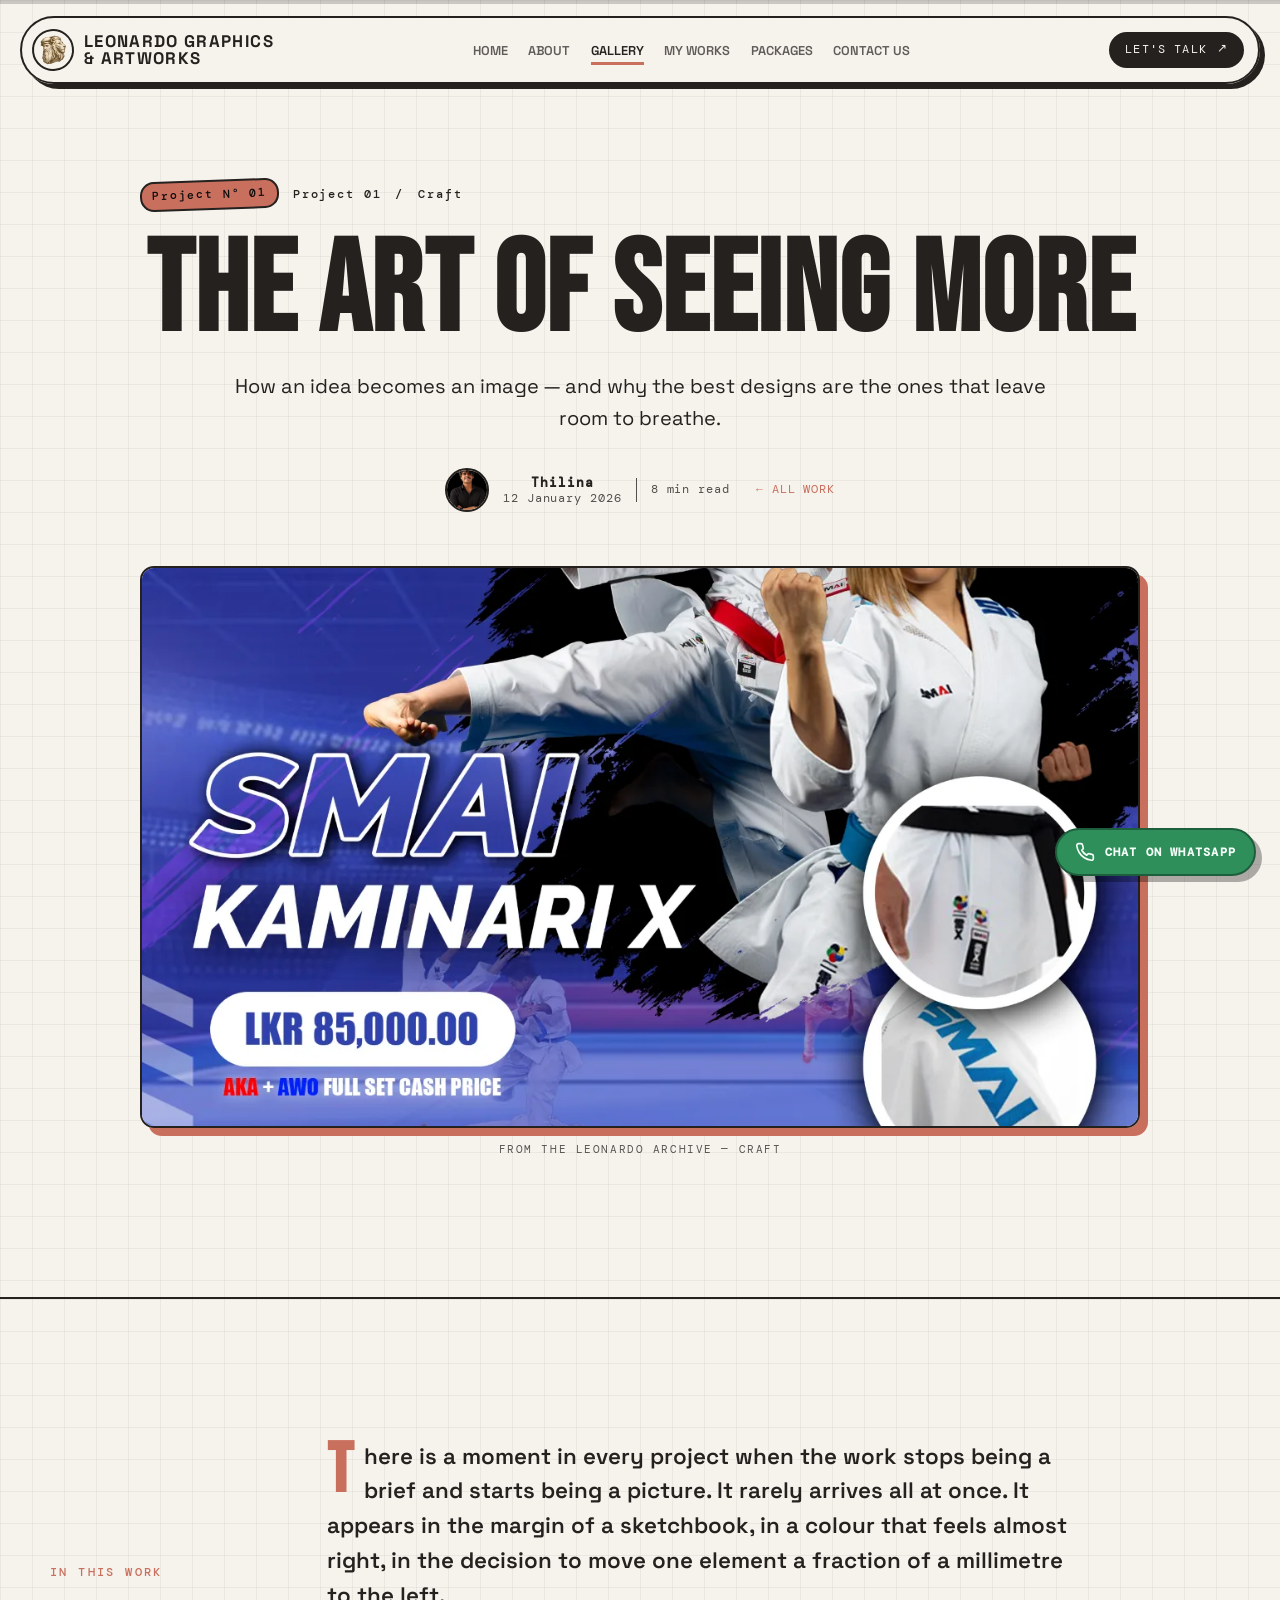
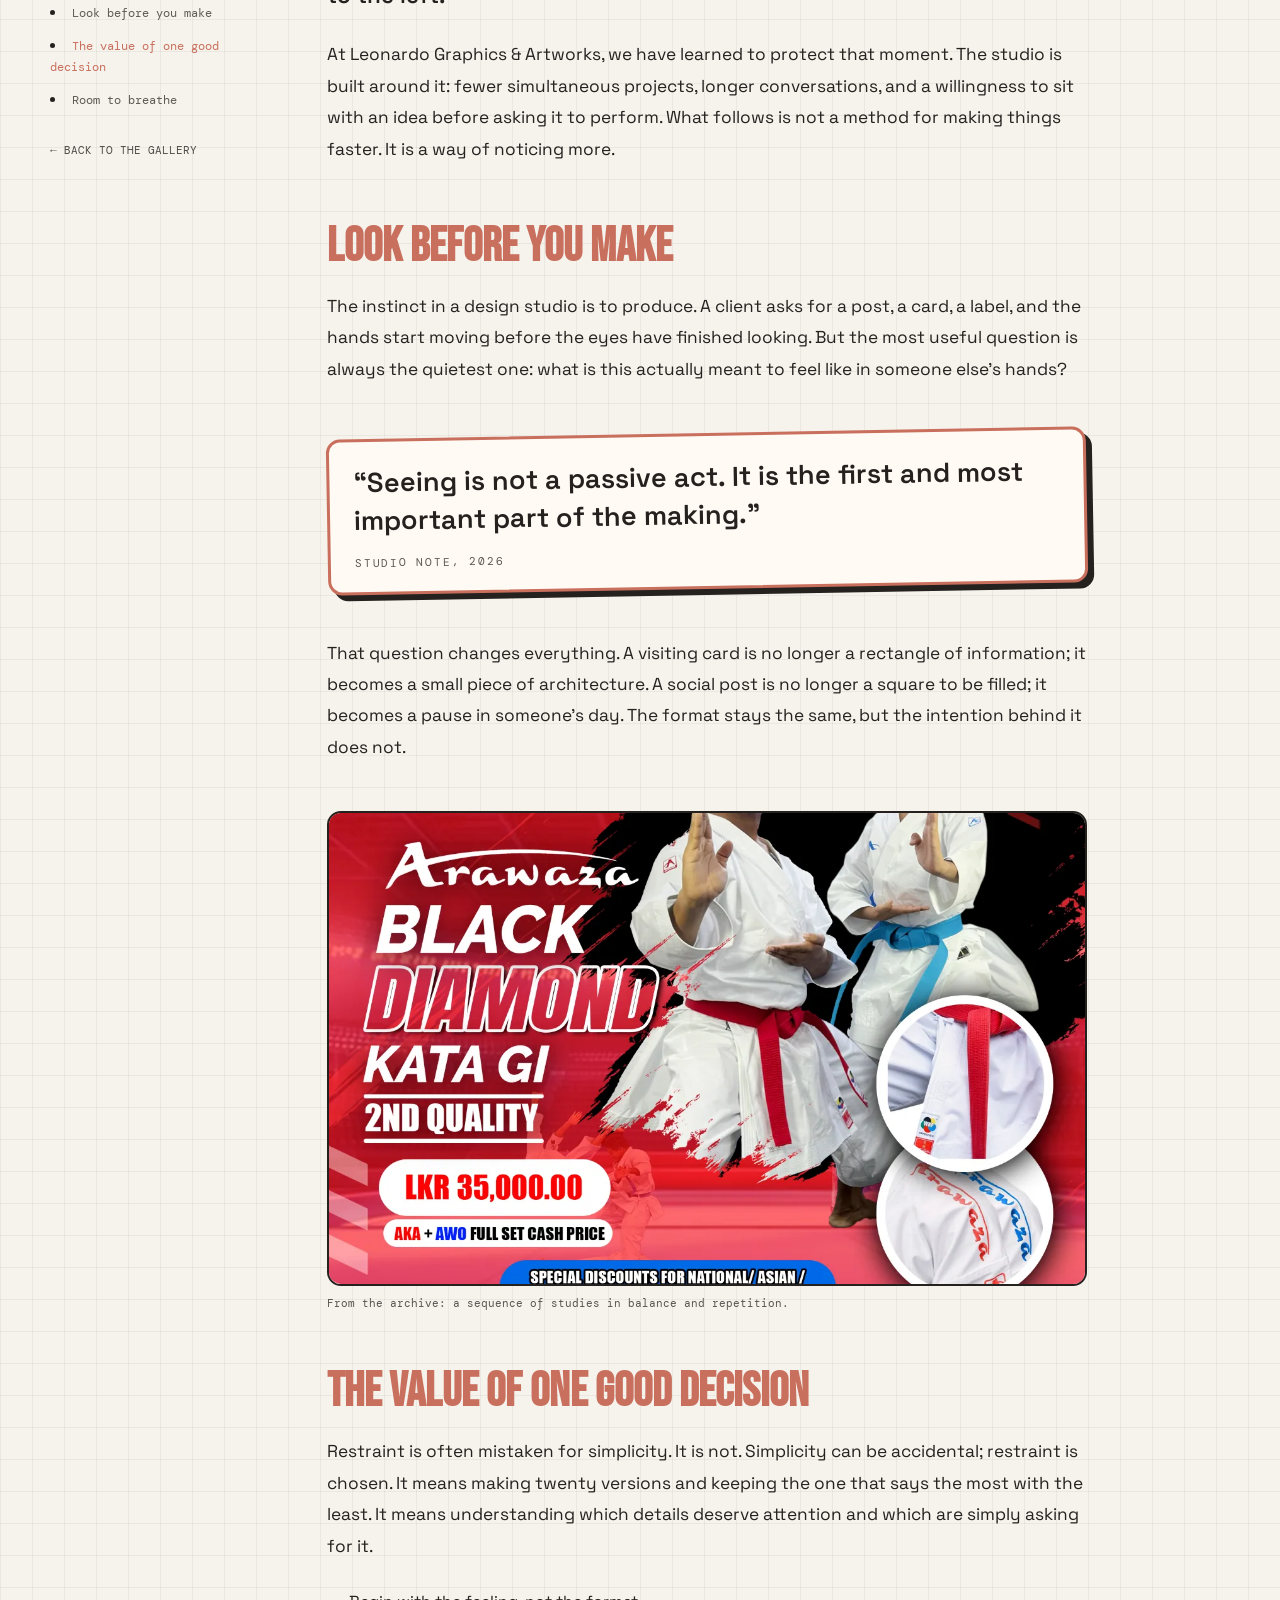
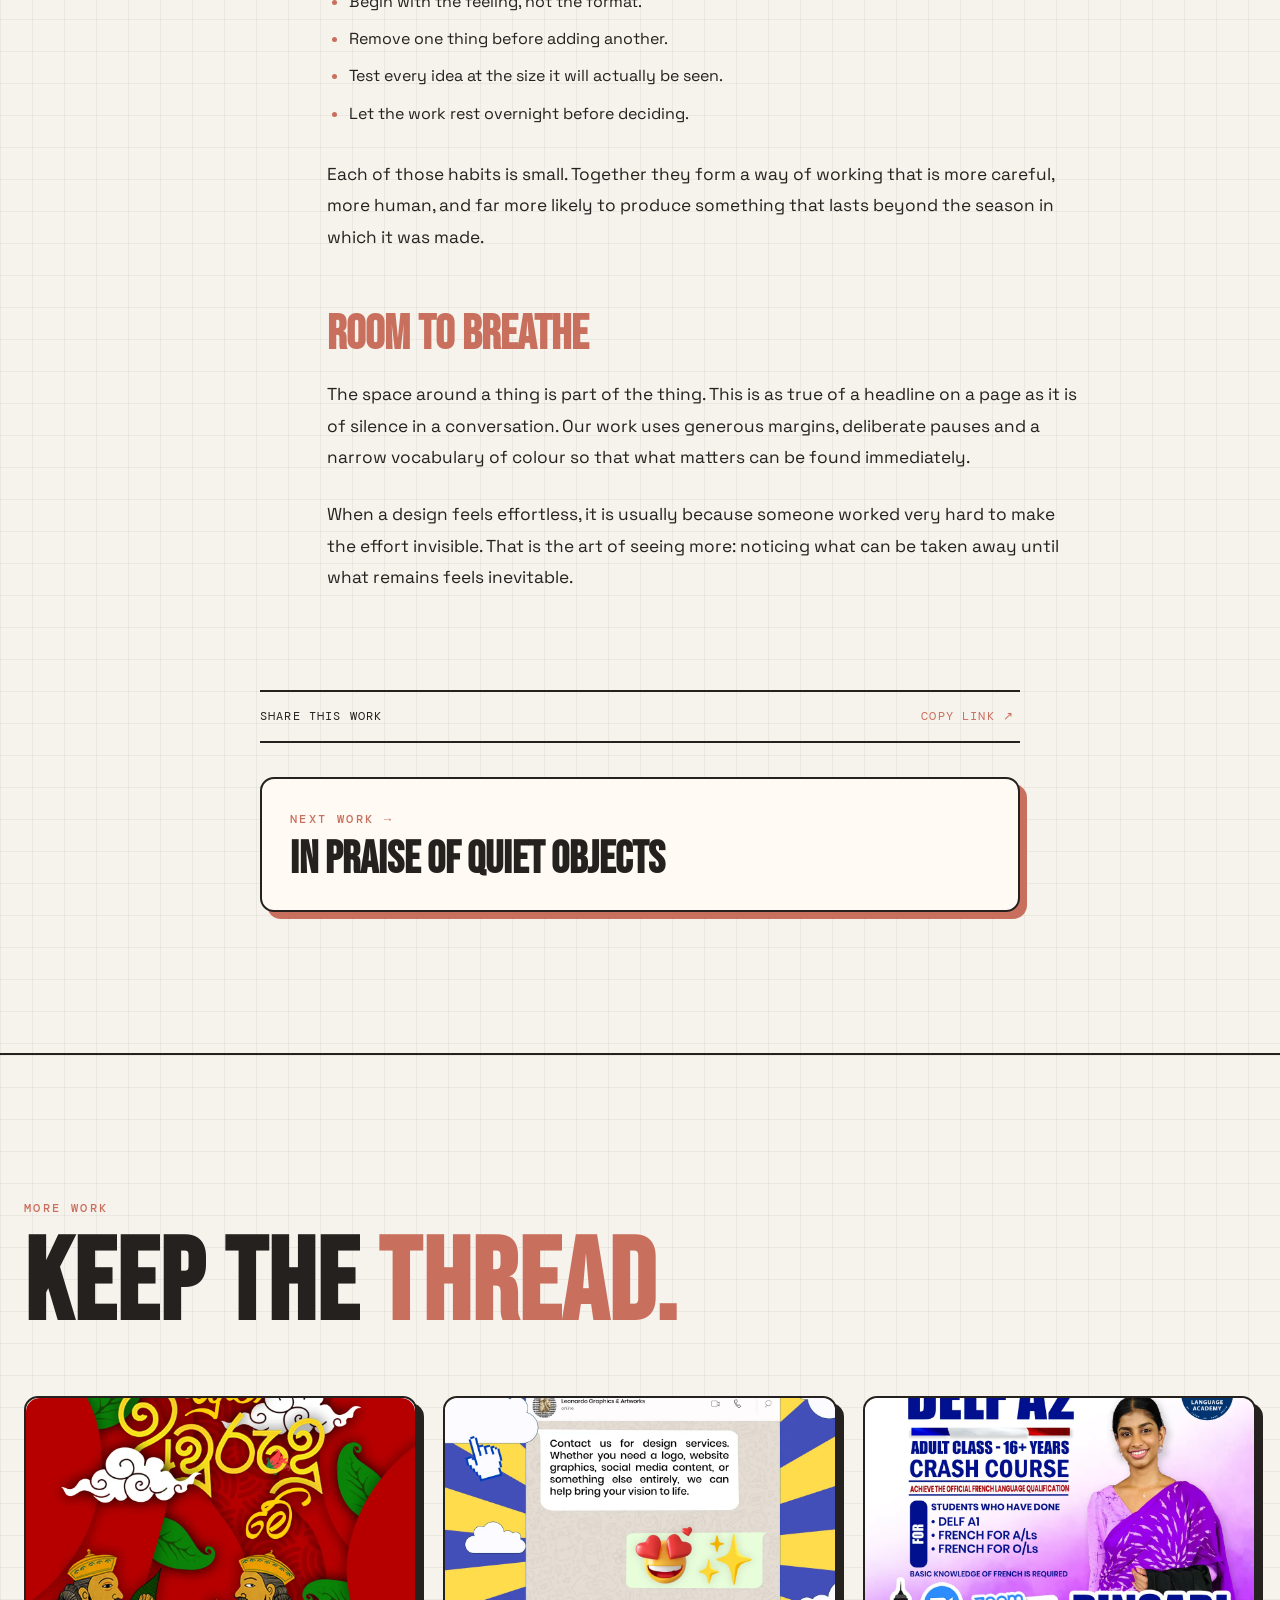
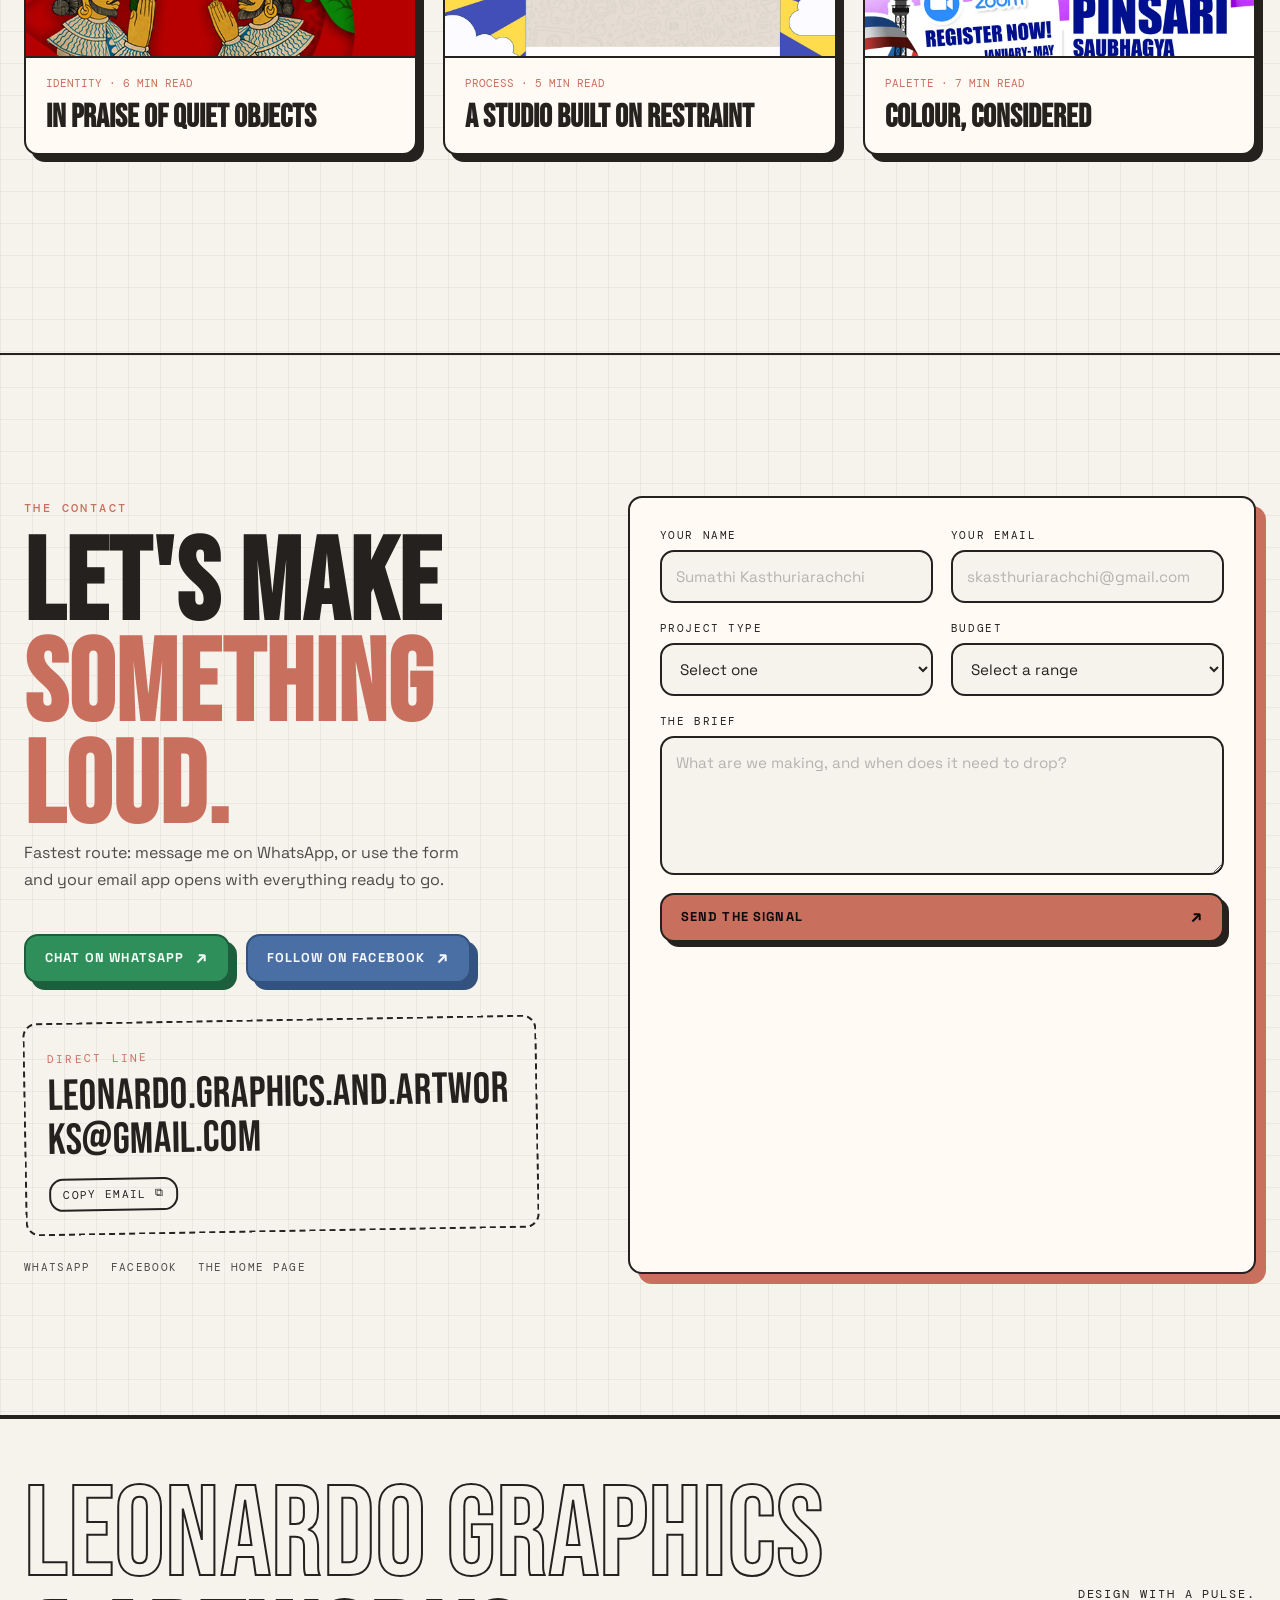
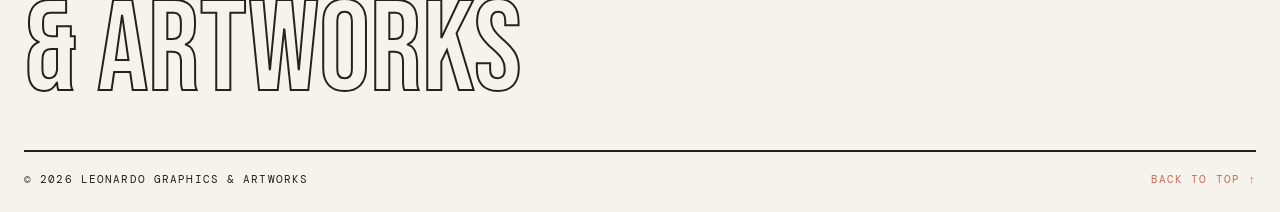
==== story.html @ 0e9ab169 "Create story.html" ====
<!doctype html>
<html lang="en" data-theme="red">
<head>
  <meta charset="utf-8">
  <meta name="viewport" content="width=device-width, initial-scale=1">
  <meta name="description" content="A closer look at graphic design work from Leonardo Graphics &amp; Artworks.">
  <meta name="theme-color" content="#f6f2ec">
  <title>Work — LEONARDO</title>
  <link rel="icon" type="image/webp" href="assets/images/mark.webp">
  <link rel="preconnect" href="https://fonts.googleapis.com">
  <link rel="preconnect" href="https://fonts.gstatic.com" crossorigin>
  <link href="https://fonts.googleapis.com/css2?family=Bebas+Neue&family=DM+Mono:wght@400;500&family=Space+Grotesk:wght@400;500;600;700&display=swap" rel="stylesheet">
  <link rel="stylesheet" href="css/template.css">
  <script src="js/main.js" defer></script>
  <script src="js/stories.js" defer></script>
  <script src="js/article.js" defer></script>
</head>
<body>
  <div class="page-progress" aria-hidden="true"><span></span></div>

  <header class="nav" id="nav">
    <a class="logo" href="index.html" aria-label="Leonardo Graphics home">
      <img class="logo-mark" src="assets/images/mark.webp" alt="" width="42" height="42">
      <span class="logo-text">LEONARDO GRAPHICS <br> & ARTWORKS</span>
    </a>
    <nav class="nav-links" id="nav-links" aria-label="Main navigation">
      <a href="index.html" data-link="home">HOME</a>
      <a href="index.html#letter" data-link="letter">ABOUT</a>
      <a href="index.html#gallery" data-link="gallery" class="is-active">GALLERY</a>
      <a href="index.html#work" data-link="work">MY WORKS</a>
      <a href="index.html#packages" data-link="packages">PACKAGES</a>
      <a href="#contact" data-link="contact">CONTACT US</a>
    </nav>
    <a class="nav-cta" href="#contact">LET'S TALK <span>↗</span></a>
    <button class="menu-toggle" id="menu-toggle" type="button" aria-label="Open menu" aria-expanded="false" aria-controls="nav-links"><span></span><span></span></button>
  </header>

  <main>
    <section class="chapter article-chapter" data-theme="red" data-nav="gallery">
      <div class="article-shell">
        <div class="eyebrow reveal">
          <span class="issue-tag" id="article-issue">PROJECT 01</span>
          <span id="article-number">STORY 01</span>
          <span>/</span>
          <span id="article-category">CRAFT</span>
        </div>
        <h1 class="article-title reveal" style="--delay: 80ms" id="article-title">A piece from the portfolio</h1>
        <p class="article-deck reveal" style="--delay: 160ms" id="article-deck"></p>
        <div class="article-meta reveal" style="--delay: 240ms">
          <img src="assets/images/editor.webp" alt="Thilina" class="byline-avatar">
          <div><strong id="article-author">Thilina</strong><span id="article-date"></span></div>
          <span class="meta-divider"></span>
          <span id="article-time"></span>
          <a href="index.html#gallery">← ALL WORK</a>
        </div>
        <figure class="article-hero reveal" style="--delay: 320ms">
          <img id="article-image" src="assets/images/story-01.webp" alt="">
          <figcaption id="article-image-caption">From the Leonardo archive</figcaption>
        </figure>
      </div>
    </section>

    <section class="chapter article-body-chapter" data-theme="violet" data-nav="gallery">
      <div class="article-layout">
        <aside class="article-aside" aria-label="In this project">
          <span class="chapter-no">IN THIS WORK</span>
          <nav id="article-toc"></nav>
          <a class="aside-back" href="index.html#gallery">← BACK TO THE GALLERY</a>
        </aside>
        <div class="article-body" id="article-body"></div>
      </div>
      <div class="article-end">
        <div class="article-share"><span>SHARE THIS WORK</span><button type="button" id="copy-link">COPY LINK <span>↗</span></button></div>
        <a class="next-story" id="next-story" href="index.html#gallery">
          <span class="chapter-no">NEXT WORK →</span>
          <strong id="next-title">Explore the gallery</strong>
        </a>
      </div>
    </section>

    <section class="chapter" data-theme="blue" data-nav="gallery">
      <div class="section-head reveal">
        <span class="chapter-no">MORE WORK</span>
        <h2>KEEP THE <em>THREAD.</em></h2>
      </div>
      <div class="work-grid" id="related-grid"></div>
    </section>

    <section class="chapter contact" id="contact" data-theme="black" data-nav="contact">
      <div class="contact-grid">
        <div class="contact-copy reveal">
          <span class="chapter-no">THE CONTACT</span>
          <h2>LET'S MAKE<br><em>SOMETHING LOUD.</em></h2>
          <p>Fastest route: message me on WhatsApp, or use the form and your email app opens with everything ready to go.</p>
          <div class="contact-buttons">
            <a class="btn whatsapp-cta" href="https://wa.me/94701117372?text=Hi%20Leonardo%2C%20I%27d%20like%20to%20discuss%20a%20design%20project." target="_blank" rel="noopener">CHAT ON WHATSAPP <span>↗</span></a>
            <a class="btn facebook-cta" href="https://www.facebook.com/profile.php?id=61586692315876" target="_blank" rel="noopener">FOLLOW ON FACEBOOK <span>↗</span></a>
          </div>
          <div class="direct-card">
            <span class="direct-label">DIRECT LINE</span>
            <a id="contactEmail" href="mailto:leonardo.graphics.and.artworks@gmail.com">leonardo.graphics.and.artworks@gmail.com</a>
            <button class="copy-btn" type="button" data-copy="contactEmail">COPY EMAIL <span>⧉</span></button>
          </div>
          <div class="social-row">
            <a href="https://wa.me/94701117372" target="_blank" rel="noopener">WHATSAPP</a>
            <a href="https://www.facebook.com/profile.php?id=61586692315876" target="_blank" rel="noopener">FACEBOOK</a>
            <a href="index.html">THE HOME PAGE</a>
          </div>
        </div>

        <form class="contact-form reveal" style="--delay: 120ms" id="contactForm">
          <div class="form-row">
            <label>YOUR NAME<input type="text" name="name" placeholder="Sumathi Kasthuriarachchi" required></label>
            <label>YOUR EMAIL<input type="email" name="email" placeholder="skasthuriarachchi@gmail.com" required></label>
          </div>
          <div class="form-row">
            <label>PROJECT TYPE
              <select name="project" required>
                <option value="" disabled selected>Select one</option>
                <option>Post Design</option>
                <option>Product Label Design</option>
                <option>Logo Design</option>
                <option>Wedding Card Design</option>
                <option>Or Something else</option>
              </select>
            </label>
            <label>BUDGET
              <select name="budget" required>
                <option value="" disabled selected>Select a range</option>
                <option>Under Rs.750</option>
                <option>Rs.750 — Rs.1,000</option>
                <option>Rs.1,000 — Rs.3,500</option>
                <option>Rs.3,500+</option>
              </select>
            </label>
          </div>
          <label>THE BRIEF<textarea name="message" rows="5" placeholder="What are we making, and when does it need to drop?" required></textarea></label>
          <button class="btn btn-send" type="submit">SEND THE SIGNAL <span>↗</span></button>
          <p class="form-status" id="formStatus" role="status" aria-live="polite"></p>
        </form>
      </div>
    </section>
  </main>

  <footer class="footer">
    <div class="footer-top"><span>LEONARDO GRAPHICS<br> & ARTWORKS</span><span>DESIGN WITH A PULSE.</span></div>
    <div class="footer-bottom"><span>© <span id="year">2026</span> LEONARDO GRAPHICS &amp; ARTWORKS</span><a href="index.html">BACK TO TOP ↑</a></div>
  </footer>

  <a class="whatsapp-float" href="https://wa.me/94701117372?text=Hi%20Leonardo%2C%20I%27d%20like%20to%20discuss%20a%20design%20project." target="_blank" rel="noopener" aria-label="Chat on WhatsApp">
    <svg viewBox="0 0 24 24" aria-hidden="true"><path d="M22 16.92v3a2 2 0 0 1-2.18 2 19.8 19.8 0 0 1-8.63-3.07 19.5 19.5 0 0 1-6-6A19.8 19.8 0 0 1 2.12 4.18 2 2 0 0 1 4.11 2h3a2 2 0 0 1 2 1.72c.13.96.37 1.9.72 2.81a2 2 0 0 1-.45 2.11L8.09 9.91a16 16 0 0 0 6 6l1.27-1.27a2 2 0 0 1 2.11-.45c.91.35 1.85.59 2.81.72A2 2 0 0 1 22 16.92z"/></svg>
    <span>CHAT ON WHATSAPP</span>
  </a>

</body>
</html>
---- css/template.css ----
*, *::before, *::after { box-sizing: border-box; }

:root {
  --display-font: "Bebas Neue", Impact, "Arial Narrow", sans-serif;
  --body-font: "Space Grotesk", Arial, sans-serif;
  --mono-font: "DM Mono", "Courier New", monospace;
  --radius: 14px;
}

html[data-theme="red"] { --bg: #f6f2ec; --ink: #24211f; --accent: #c96f5d; --accent-2: #e3b97a; --panel: #fffaf3; --line: #24211f; }
html[data-theme="violet"] { --bg: #26202f; --ink: #f4eef5; --accent: #c6a9dd; --accent-2: #e6a8b4; --panel: #332b3d; --line: #e9dff0; }
html[data-theme="blue"] { --bg: #14243a; --ink: #eef4fa; --accent: #86b6d4; --accent-2: #d7a8a0; --panel: #1d3049; --line: #d6e6f2; }
html[data-theme="lime"] { --bg: #e8eddf; --ink: #243027; --accent: #7d9a6a; --accent-2: #d2a679; --panel: #f7f8ef; --line: #243027; }
html[data-theme="orange"] { --bg: #ebd9c7; --ink: #2c251f; --accent: #b87352; --accent-2: #b8c39f; --panel: #f7ecdf; --line: #2c251f; }
html[data-theme="black"] { --bg: #161616; --ink: #f3eee5; --accent: #d0ad6d; --accent-2: #8fb8ad; --panel: #212121; --line: #e6ded2; }

html { scroll-behavior: smooth; scroll-padding-top: 100px; }

body {
  margin: 0;
  overflow-x: hidden;
  background: var(--bg);
  color: var(--ink);
  font-family: var(--body-font);
  font-kerning: normal;
  font-optical-sizing: auto;
  transition: background-color 0.75s ease, color 0.75s ease;
}

::selection { background: var(--accent); color: #0a0a0a; }
a { color: inherit; text-decoration: none; }
button, input, select, textarea { font: inherit; }
img { max-width: 100%; display: block; }
h1, h2, h3, p, ol, ul { margin-top: 0; }
h1, h2, h3 { text-wrap: balance; }
p { line-height: 1.65; }
.btn, .nav-cta, .copy-btn, .issue-tag, .sticker, .ribbon { line-height: 1; }
.btn span, .nav-cta span, .copy-btn span { display: inline-grid; place-items: center; transform: translateY(-1px); }
.logo { line-height: 1; }
.logo-text { display: inline-flex; align-items: flex-start; line-height: 1; }
.logo-text sup { margin-left: 2px; transform: translateY(-2px); }
.nav-links a { display: inline-flex; align-items: center; }
.stats strong, .price, .year, .step > span, .footer-top span:first-child, .article-title, .section-head h2, .contact-copy h2 { font-variant-numeric: tabular-nums; }

:focus-visible { outline: 3px solid var(--accent); outline-offset: 3px; }

.page-progress { position: fixed; inset: 0 0 auto; height: 4px; z-index: 10000; background: rgba(0, 0, 0, 0.18); }
.page-progress span { display: block; width: 0; height: 100%; background: var(--accent); transition: background-color 0.6s ease; }

.nav {
  position: fixed;
  top: 16px;
  left: 50%;
  transform: translateX(-50%);
  width: min(1240px, calc(100% - 32px));
  height: 68px;
  z-index: 9000;
  display: flex;
  align-items: center;
  justify-content: space-between;
  gap: 18px;
  padding: 0 14px 0 10px;
  border: 2px solid var(--ink);
  background: var(--bg);
  background: color-mix(in srgb, var(--bg) 88%, transparent);
  backdrop-filter: blur(14px);
  box-shadow: 5px 5px 0 var(--ink);
  transition: background-color 0.7s ease, border-color 0.7s ease, box-shadow 0.7s ease, transform 0.4s ease;
}
.nav.is-scrolled { transform: translateX(-50%) translateY(-3px) scale(0.985); }

.logo { display: flex; align-items: center; gap: 10px; flex: 0 0 auto; }
.logo-mark {
  width: 42px;
  height: 42px;
  flex: 0 0 auto;
  object-fit: cover;
  border: 2px solid var(--ink);
  border-radius: 50%;
  transform: rotate(-7deg);
  transition: transform 0.3s ease, border-color 0.6s ease;
}
.logo:hover .logo-mark { transform: rotate(0deg); }
.logo-text { font-weight: 700; font-size: 1.05rem; letter-spacing: 0.08em; }
.logo-text sup { font-size: 0.5rem; }

.nav-links { display: flex; align-items: center; gap: clamp(10px, 1.6vw, 24px); font-size: 0.8rem; font-weight: 600; }
.nav-links a { position: relative; padding: 6px 0; opacity: 0.72; transition: opacity 0.25s ease; }
.nav-links a::after { content: ""; position: absolute; left: 0; bottom: 0; width: 0; height: 3px; background: var(--accent); transition: width 0.25s ease, background-color 0.5s ease; }
.nav-links a:hover, .nav-links a.is-active { opacity: 1; }
.nav-links a:hover::after, .nav-links a.is-active::after { width: 100%; }

.nav-cta {
  display: inline-flex;
  align-items: center;
  gap: 10px;
  padding: 10px 14px;
  border: 2px solid var(--ink);
  background: var(--ink);
  color: var(--bg);
  font-family: var(--mono-font);
  font-size: 0.72rem;
  letter-spacing: 0.1em;
  transition: background-color 0.5s ease, color 0.5s ease, transform 0.25s ease;
}
.nav-cta:hover { background: var(--accent); color: #0b0b0b; transform: rotate(-2deg); }
.menu-toggle { display: none; flex-direction: column; justify-content: center; gap: 6px; width: 40px; height: 40px; border: 2px solid var(--ink); background: transparent; cursor: pointer; }
.menu-toggle span { display: block; width: 20px; height: 2px; margin: 0 auto; background: var(--ink); transition: transform 0.3s ease; }
.nav-open .menu-toggle span:first-child { transform: translateY(4px) rotate(45deg); }
.nav-open .menu-toggle span:last-child { transform: translateY(-4px) rotate(-45deg); }

.side-rail {
  position: fixed;
  left: 14px;
  top: 50%;
  z-index: 80;
  transform: translateY(-50%);
  writing-mode: vertical-rl;
  display: flex;
  align-items: center;
  gap: 14px;
  font-family: var(--mono-font);
  font-size: 0.66rem;
  letter-spacing: 0.24em;
  opacity: 0.75;
}
.side-rail i { width: 2px; height: 70px; background: var(--accent); }

.chapter {
  position: relative;
  isolation: isolate;
  min-height: 100vh;
  padding: clamp(100px, 11vw, 160px) 24px;
  background-color: var(--bg);
  background-image:
    linear-gradient(to right, color-mix(in srgb, var(--ink) 5%, transparent) 1px, transparent 1px),
    linear-gradient(to bottom, color-mix(in srgb, var(--ink) 5%, transparent) 1px, transparent 1px);
  background-size: 32px 32px;
  color: var(--ink);
  border-bottom: 2px solid var(--line);
  overflow: hidden;
  transition: background-color 0.75s ease, color 0.75s ease, border-color 0.75s ease;
}
.hero { display: flex; align-items: center; min-height: 100vh; padding-top: 130px; }
.hero-grid {
  position: relative;
  z-index: 1;
  width: min(1240px, 100%);
  margin: auto;
  display: grid;
  grid-template-columns: 1.15fr 0.85fr;
  gap: clamp(36px, 6vw, 90px);
  align-items: center;
}

.eyebrow { display: flex; flex-wrap: wrap; align-items: center; gap: 14px; font-family: var(--mono-font); font-size: 0.72rem; letter-spacing: 0.16em; font-weight: 500; }
.issue-tag { padding: 7px 10px; background: var(--accent); color: #0b0b0b; border: 2px solid var(--ink); transform: rotate(-2deg); }

.hero-title { margin: 26px 0 24px; font-family: var(--display-font); font-size: clamp(5rem, 11.4vw, 11rem); line-height: 0.82; letter-spacing: 0.01em; text-transform: uppercase; }
.hero-title span { display: block; animation: heroIn 0.8s cubic-bezier(0.2, 0.8, 0.2, 1) both; transform-origin: left bottom; }
.hero-title span:nth-child(2) { animation-delay: 0.1s; }
.hero-title span:nth-child(3) { animation-delay: 0.2s; }
.hero-title .outline { color: transparent; -webkit-text-stroke: 2px var(--ink); }
@supports not (-webkit-text-stroke: 1px black) {
  .hero-title .outline, .footer-top span:first-child { color: var(--ink); }
}
.hero-title .dot { color: var(--accent); font-style: normal; -webkit-text-stroke: 0; }

.hero-sub { max-width: 55ch; font-size: clamp(1rem, 1.6vw, 1.3rem); line-height: 1.55; opacity: 0.86; }
.hero-actions { display: flex; flex-wrap: wrap; gap: 18px; margin: 32px 0 46px; }

.btn {
  display: inline-flex;
  align-items: center;
  justify-content: center;
  gap: 12px;
  padding: 14px 19px;
  border: 2px solid var(--ink);
  background: var(--accent);
  color: #0a0a0a;
  box-shadow: 5px 5px 0 var(--ink);
  font-size: 0.8rem;
  font-weight: 700;
  letter-spacing: 0.09em;
  cursor: pointer;
  transition: transform 0.25s ease, box-shadow 0.25s ease, background-color 0.6s ease, border-color 0.6s ease;
}
.btn:hover { transform: translate(-3px, -3px); box-shadow: 8px 8px 0 var(--ink); }
.btn span { font-size: 1.1rem; }
.btn-ghost { background: transparent; color: var(--ink); }

.stats { display: flex; flex-wrap: wrap; gap: clamp(20px, 4vw, 50px); }
.stats div { display: flex; flex-direction: column; gap: 4px; padding-left: 14px; border-left: 3px solid var(--accent); }
.stats strong { font-family: var(--display-font); font-size: 2.8rem; line-height: 1; }
.stats span { font-family: var(--mono-font); font-size: 0.64rem; letter-spacing: 0.12em; opacity: 0.78; }

.hero-visual { position: relative; justify-self: center; width: min(100%, 430px); padding: 24px; }
.portrait-card { position: relative; border: 3px solid #0b0b0b; background: #f8f1e5; color: #0b0b0b; box-shadow: 14px 14px 0 var(--accent); transform: rotate(2deg); overflow: hidden; animation: cardFloat 6s ease-in-out infinite; }
.tape { position: absolute; top: 12px; left: 50%; z-index: 4; width: 130px; height: 28px; background: color-mix(in srgb, var(--accent-2) 80%, white); border: 1px solid #0b0b0b; transform: translateX(-50%) rotate(-6deg); opacity: 0.9; }
.portrait-img { width: 100%; aspect-ratio: 4 / 5; object-fit: cover; background: #111; border-bottom: 3px solid #0b0b0b; }
.portrait-caption { display: flex; justify-content: space-between; gap: 12px; padding: 12px 14px; border-top: 3px solid #0b0b0b; font-family: var(--mono-font); font-size: 0.68rem; letter-spacing: 0.12em; }

.burst {
  position: absolute;
  top: -20px;
  left: -26px;
  z-index: 6;
  width: 124px;
  height: 124px;
  display: grid;
  place-items: center;
  text-align: center;
  background: var(--accent-2);
  color: #0b0b0b;
  border: 3px solid #0b0b0b;
  clip-path: polygon(50% 0%, 61% 19%, 82% 10%, 80% 33%, 100% 40%, 82% 54%, 95% 74%, 71% 73%, 65% 100%, 48% 81%, 27% 96%, 28% 72%, 4% 68%, 20% 49%, 2% 34%, 26% 29%, 24% 7%, 44% 18%);
  font-family: var(--display-font);
  font-size: 1.3rem;
  line-height: 0.9;
  transform: rotate(-12deg);
  animation: burstPulse 2.6s ease-in-out infinite;
}
.sticker { position: absolute; z-index: 5; padding: 10px 14px; border: 2px solid #0b0b0b; background: var(--accent); color: #0b0b0b; font-family: var(--display-font); font-size: 1.3rem; line-height: 0.9; text-align: center; box-shadow: 4px 4px 0 #0b0b0b; }
.sticker-one { right: -6px; bottom: 42px; transform: rotate(8deg); animation: stickerFloat 4s ease-in-out infinite; }
.sticker-two { left: 0; top: 130px; background: var(--accent-2); transform: rotate(-9deg); animation: stickerFloatTwo 4.6s ease-in-out infinite; }

.scroll-cue { position: absolute; left: 50%; bottom: 22px; z-index: 2; transform: translateX(-50%); display: flex; flex-direction: column; align-items: center; gap: 8px; font-family: var(--mono-font); font-size: 0.62rem; letter-spacing: 0.22em; opacity: 0.72; }
.scroll-cue span { display: block; width: 2px; height: 34px; background: var(--accent); animation: scrollLine 1.8s ease-in-out infinite; }

.marquee { position: relative; z-index: 3; overflow: hidden; padding: 12px 0; background: var(--accent); color: #0b0b0b; border-block: 2px solid #0b0b0b; font-family: var(--display-font); font-size: clamp(1.5rem, 3vw, 2.5rem); letter-spacing: 0.08em; transform: rotate(-1deg) scale(1.02); transition: background-color 0.7s ease; }
.marquee-track { display: flex; width: max-content; animation: marquee 24s linear infinite; }
.marquee-track span { white-space: nowrap; }

.section-head { position: relative; z-index: 1; width: min(1240px, 100%); margin: 0 auto 60px; }
.chapter-no { font-family: var(--mono-font); font-size: 0.75rem; letter-spacing: 0.2em; color: var(--accent); font-weight: 500; }
.section-head h2, .contact-copy h2 { margin: 18px 0 0; font-family: var(--display-font); font-size: clamp(3.6rem, 9vw, 8.5rem); line-height: 0.88; letter-spacing: 0.01em; text-transform: uppercase; }
.section-head em, .contact-copy em { font-style: normal; color: var(--accent); transition: color 0.6s ease; }

.career-grid { position: relative; z-index: 1; width: min(1240px, 100%); margin: auto; display: grid; grid-template-columns: 1fr 1fr; gap: clamp(40px, 7vw, 90px); }
.lead { margin-top: 0; font-size: clamp(1.35rem, 2.3vw, 2.1rem); font-weight: 600; line-height: 1.25; }
.story p { max-width: 58ch; line-height: 1.7; opacity: 0.82; }
.editor-image { width: min(100%, 460px); margin: 34px 0; border: 3px solid var(--line); box-shadow: 8px 8px 0 var(--accent); }
.skills { display: flex; flex-wrap: wrap; gap: 10px; margin-top: 34px; }
.skills span { padding: 8px 12px; border: 2px solid var(--line); font-family: var(--mono-font); font-size: 0.68rem; letter-spacing: 0.08em; transition: transform 0.25s ease, background-color 0.25s ease; }
.skills span:hover { transform: rotate(-2deg) translateY(-3px); background: var(--accent); color: #0b0b0b; border-color: var(--accent); }

.timeline { list-style: none; margin: 0; padding: 0 0 0 6px; border-left: 2px solid var(--line); }
.timeline li { position: relative; display: grid; grid-template-columns: 78px 1fr; gap: 20px; padding: 0 0 34px 24px; }
.timeline li:last-child { padding-bottom: 0; }
.timeline li::before { content: ""; position: absolute; left: -8px; top: 4px; width: 14px; height: 14px; background: var(--accent); border: 2px solid var(--ink); transition: background-color 0.5s ease, border-color 0.5s ease; }
.year { font-family: var(--display-font); font-size: 2rem; line-height: 1; color: var(--accent); }
.timeline h3 { margin: 0 0 6px; font-size: 1.18rem; line-height: 1.2; }
.timeline p { margin: 0; line-height: 1.6; opacity: 0.75; font-size: 0.94rem; }

.work-grid { position: relative; z-index: 1; width: min(1240px, 100%); margin: auto; display: grid; grid-template-columns: repeat(3, 1fr); gap: 26px; }
.work-card, .related-card { border: 2px solid var(--ink); background: var(--panel); box-shadow: 7px 7px 0 var(--ink); outline: none; cursor: pointer; transition: transform 0.35s ease, box-shadow 0.35s ease, background-color 0.6s ease, border-color 0.6s ease; }
.work-card:hover, .work-card:focus-visible, .related-card:hover { transform: translate(-5px, -7px) rotate(-1deg); box-shadow: 12px 14px 0 var(--accent); }
.work-art, .related-image { position: relative; height: 260px; display: grid; place-items: center; overflow: hidden; border-bottom: 2px solid var(--ink); background: #111; }
.work-art img, .related-image img { width: 100%; height: 100%; object-fit: cover; transition: transform 0.6s ease; }
.work-card:hover .work-art img, .related-card:hover .related-image img { transform: scale(1.06); }
.work-art::after { content: ""; position: absolute; inset: 0; background: linear-gradient(180deg, rgba(0,0,0,0.28), rgba(0,0,0,0.12) 50%, rgba(0,0,0,0.55)); pointer-events: none; }
.work-art span { position: absolute; z-index: 2; left: 18px; bottom: 18px; font-family: var(--display-font); font-size: clamp(2.4rem, 4vw, 3.6rem); line-height: 0.86; color: #fff; text-shadow: 4px 4px 0 #000; transform: rotate(-4deg); text-align: left; }
.work-art i { position: absolute; top: 12px; right: 14px; z-index: 2; font-family: var(--mono-font); font-style: normal; color: #fff; }
.work-info { display: grid; grid-template-columns: minmax(0, 1fr) auto; grid-template-areas: "title arrow" "meta arrow"; align-items: center; column-gap: 12px; padding: 18px 20px 20px; }
.work-info h3 { grid-area: title; margin: 0 0 5px; font-family: var(--display-font); font-size: 2rem; letter-spacing: 0.03em; line-height: 1.05; }
.work-info p { grid-area: meta; margin: 0; font-family: var(--mono-font); font-size: 0.7rem; letter-spacing: 0.06em; line-height: 1.4; opacity: 0.75; }
.arrow { grid-area: arrow; font-size: 1.5rem; line-height: 1; color: var(--accent); }

.packages-grid { position: relative; z-index: 1; width: min(1240px, 100%); margin: auto; display: grid; grid-template-columns: repeat(2, minmax(0, 1fr)); gap: 24px; align-items: stretch; }
.package { position: relative; display: flex; flex-direction: column; padding: 32px 26px; border: 2px solid var(--ink); background: var(--panel); color: var(--ink); box-shadow: 8px 8px 0 var(--ink); transition: transform 0.35s ease, box-shadow 0.35s ease, background-color 0.6s ease; }
.package:nth-child(1) { transform: rotate(-1deg); }
.package:nth-child(3) { transform: rotate(1deg); }
.package:nth-child(4) { transform: rotate(-1deg); }
.package:hover { transform: translateY(-8px) rotate(0deg); box-shadow: 12px 14px 0 var(--accent); }
.package.featured { background: var(--accent); color: #0b0b0b; transform: translateY(-16px) scale(1.02); box-shadow: 12px 12px 0 #0b0b0b; }
.package.featured:hover { transform: translateY(-22px) scale(1.02); }
.package-no { font-family: var(--mono-font); font-size: 0.7rem; letter-spacing: 0.16em; }
.package h3 { margin: 18px 0 12px; font-family: var(--display-font); font-size: clamp(3rem, 4.5vw, 4.5rem); line-height: 0.88; letter-spacing: 0.02em; }
.price { margin: 0; font-family: var(--display-font); font-size: 3rem; line-height: 1; }
.price span { margin-left: 8px; font-family: var(--mono-font); font-size: 0.72rem; letter-spacing: 0.06em; }
.package-line { height: 2px; margin: 20px 0; background: currentColor; opacity: 0.35; }
.package ul { flex: 1; list-style: none; margin: 0 0 28px; padding: 0; }
.package li { position: relative; padding: 8px 0 8px 24px; font-size: 0.94rem; line-height: 1.45; }
.package li::before { content: "✦"; position: absolute; left: 0; color: var(--accent); }
.package.featured li::before { color: #0b0b0b; }
.btn-full { width: 100%; justify-content: space-between; }
.ribbon { position: absolute; top: -18px; right: 16px; padding: 7px 12px; background: #0b0b0b; color: #fff; font-family: var(--mono-font); font-size: 0.68rem; letter-spacing: 0.12em; transform: rotate(3deg); }
.packages-note { position: relative; z-index: 1; margin: 48px auto 0; text-align: center; font-family: var(--mono-font); font-size: 0.78rem; letter-spacing: 0.08em; opacity: 0.8; }

.process-steps { position: relative; z-index: 1; width: min(1240px, 100%); margin: auto; display: grid; grid-template-columns: repeat(4, 1fr); gap: 20px; }
.step { position: relative; padding-top: 20px; border-top: 4px solid var(--accent); }
.step::before { content: "→"; position: absolute; right: -13px; top: 22px; font-size: 1.4rem; color: var(--accent); }
.step:last-child::before { display: none; }
.step > span { display: block; font-family: var(--display-font); font-size: 4rem; line-height: 1; color: var(--accent); }
.step h3 { margin: 6px 0 8px; font-family: var(--display-font); font-size: 2rem; letter-spacing: 0.04em; line-height: 1.05; }
.step p { margin: 0; line-height: 1.6; opacity: 0.82; }

.contact-grid { position: relative; z-index: 1; width: min(1240px, 100%); margin: auto; display: grid; grid-template-columns: 0.9fr 1.1fr; gap: clamp(40px, 7vw, 90px); }
.contact-copy > p { max-width: 44ch; line-height: 1.7; opacity: 0.8; }
.contact-copy .btn { margin-top: 24px; }
.direct-card { margin-top: 36px; padding: 22px; border: 2px dashed var(--line); transform: rotate(-1deg); }
.direct-label { font-family: var(--mono-font); font-size: 0.7rem; letter-spacing: 0.2em; color: var(--accent); }
.direct-card a { display: block; margin: 8px 0 16px; font-family: var(--display-font); font-size: clamp(1.8rem, 3.4vw, 3.2rem); line-height: 1; overflow-wrap: anywhere; }
.copy-btn { padding: 9px 12px; border: 2px solid var(--ink); background: transparent; color: var(--ink); font-family: var(--mono-font); font-size: 0.7rem; letter-spacing: 0.12em; cursor: pointer; transition: background-color 0.25s ease, color 0.25s ease; }
.copy-btn:hover { background: var(--accent); color: #0b0b0b; }
.social-row { display: flex; flex-wrap: wrap; gap: 20px; margin-top: 28px; font-family: var(--mono-font); font-size: 0.7rem; letter-spacing: 0.12em; opacity: 0.8; }
.social-row a:hover { color: var(--accent); }

.contact-form { padding: 30px; border: 2px solid var(--ink); background: var(--panel); color: var(--ink); box-shadow: 10px 10px 0 var(--accent); transition: background-color 0.6s ease, border-color 0.6s ease; }
.form-row { display: grid; grid-template-columns: 1fr 1fr; gap: 18px; }
label { display: flex; flex-direction: column; align-items: stretch; gap: 8px; margin-bottom: 18px; font-family: var(--mono-font); font-size: 0.7rem; letter-spacing: 0.14em; }
input, select, textarea { width: 100%; margin-top: 0; padding: 14px; border: 2px solid var(--ink); border-radius: 0; background: var(--bg); color: var(--ink); font-family: var(--body-font); font-size: 0.95rem; line-height: 1.4; outline: none; transition: box-shadow 0.2s ease, transform 0.2s ease, background-color 0.6s ease; }
select { min-height: 52px; }
textarea { min-height: 132px; resize: vertical; }
input::placeholder, textarea::placeholder { opacity: 0.5; }
input:focus, select:focus, textarea:focus { transform: translate(-2px, -2px); box-shadow: 4px 4px 0 var(--accent); }
.btn-send { width: 100%; justify-content: space-between; }
.form-status { min-height: 1.4em; margin: 14px 0 0; font-family: var(--mono-font); font-size: 0.76rem; color: var(--accent); }

.article-chapter { min-height: auto; padding-top: 180px; }
.article-shell { position: relative; z-index: 1; width: min(1000px, 100%); margin: auto; text-align: center; }
.article-title { margin: 28px 0 22px; font-family: var(--display-font); font-size: clamp(4rem, 10vw, 9rem); line-height: 0.86; letter-spacing: 0.01em; text-transform: uppercase; }
.article-deck { max-width: 66ch; margin: 0 auto; font-size: clamp(1rem, 1.6vw, 1.25rem); line-height: 1.6; opacity: 0.85; }
.article-meta { display: flex; align-items: center; justify-content: center; flex-wrap: wrap; gap: 14px; margin-top: 34px; font-family: var(--mono-font); font-size: 0.72rem; letter-spacing: 0.08em; }
.byline-avatar { width: 44px; height: 44px; object-fit: cover; border: 2px solid var(--ink); border-radius: 50%; }
.article-meta strong { display: block; font-size: 0.8rem; }
.article-meta span { opacity: 0.78; }
.meta-divider { width: 1px; height: 24px; background: var(--line); }
.article-meta a { margin-left: 12px; color: var(--accent); }
.article-hero { margin: 54px auto 0; width: min(1000px, 100%); }
.article-hero img { width: 100%; aspect-ratio: 16 / 9; object-fit: cover; border: 2px solid var(--ink); box-shadow: 8px 8px 0 var(--accent); }
.article-hero figcaption { margin-top: 14px; font-family: var(--mono-font); font-size: 0.7rem; letter-spacing: 0.14em; opacity: 0.75; text-transform: uppercase; }

.article-body-chapter { min-height: auto; }
.article-layout { position: relative; z-index: 1; width: min(1180px, 100%); margin: auto; display: grid; grid-template-columns: 200px minmax(0, 760px); gap: clamp(36px, 6vw, 80px); align-items: start; }
.article-aside { position: sticky; top: 120px; }
.article-aside nav { display: flex; flex-direction: column; gap: 12px; margin-top: 20px; }
.article-aside nav a { font-family: var(--mono-font); font-size: 0.72rem; line-height: 1.4; opacity: 0.72; transition: opacity 0.25s ease, transform 0.25s ease; }
.article-aside nav a:hover, .article-aside nav a.active { opacity: 1; color: var(--accent); transform: translateX(4px); }
.aside-back { display: inline-block; margin-top: 34px; font-family: var(--mono-font); font-size: 0.7rem; opacity: 0.8; }
.aside-back:hover { color: var(--accent); }

.article-body p { margin-bottom: 26px; font-size: clamp(1rem, 1.35vw, 1.1rem); line-height: 1.82; }
.article-lead { font-size: clamp(1.2rem, 1.8vw, 1.4rem) !important; font-weight: 600; line-height: 1.55 !important; }
.article-lead::first-letter { float: left; margin: 4px 12px 0 0; color: var(--accent); font-family: var(--display-font); font-size: 4.4rem; line-height: 0.78; }
.article-body h2 { margin: 58px 0 20px; font-family: var(--display-font); font-size: clamp(2.2rem, 4vw, 3rem); line-height: 1; color: var(--accent); scroll-margin-top: 120px; }
.article-quote { margin: 48px 0; padding: 22px 24px; border: 3px solid var(--accent); background: var(--panel); box-shadow: 6px 6px 0 var(--ink); transform: rotate(-1deg); }
.article-quote p { margin: 0; font-size: clamp(1.3rem, 2.4vw, 1.7rem); line-height: 1.4; font-weight: 600; }
.article-quote cite { display: block; margin-top: 16px; font-family: var(--mono-font); font-size: 0.7rem; font-style: normal; letter-spacing: 0.16em; opacity: 0.75; text-transform: uppercase; }
.article-figure { margin: 48px 0; }
.article-figure img { width: 100%; aspect-ratio: 16 / 10; object-fit: cover; border: 2px solid var(--ink); }
.article-figure figcaption { margin-top: 10px; font-family: var(--mono-font); font-size: 0.7rem; opacity: 0.75; }
.article-list { margin: 0 0 32px; padding-left: 22px; }
.article-list li { margin-bottom: 10px; line-height: 1.7; }
.article-list li::marker { color: var(--accent); }
.article-end { position: relative; z-index: 1; width: min(760px, 100%); margin: 70px auto 0; }
.article-share { display: flex; justify-content: space-between; align-items: center; gap: 20px; padding: 16px 0; border-block: 2px solid var(--line); font-family: var(--mono-font); font-size: 0.72rem; letter-spacing: 0.1em; }
.article-share button { border: 0; background: transparent; color: var(--accent); font-family: var(--mono-font); font-size: 0.72rem; letter-spacing: 0.1em; cursor: pointer; }
.next-story { display: block; margin-top: 34px; padding: 28px; border: 2px solid var(--ink); background: var(--panel); box-shadow: 7px 7px 0 var(--accent); transition: transform 0.3s ease; }
.next-story:hover { transform: translate(-4px, -4px); }
.next-story strong { display: block; margin-top: 10px; font-family: var(--display-font); font-size: clamp(2rem, 4vw, 2.8rem); line-height: 1; }
.related-card .story-meta { margin: 16px 20px 0; font-family: var(--mono-font); font-size: 0.7rem; color: var(--accent); text-transform: uppercase; }
.related-card h3 { margin: 8px 20px 18px; font-family: var(--display-font); font-size: 2rem; line-height: 1.05; }

.footer { padding: 60px 24px 26px; background: var(--bg); color: var(--ink); border-top: 2px solid var(--line); transition: background-color 0.75s ease, color 0.75s ease; }
.footer-top, .footer-bottom { width: min(1240px, 100%); margin: auto; display: flex; align-items: center; justify-content: space-between; gap: 20px; }
.footer-top span:first-child { font-family: var(--display-font); font-size: clamp(3rem, 10vw, 8rem); line-height: 0.9; color: transparent; -webkit-text-stroke: 2px var(--ink); }
.footer-top span:last-child { font-family: var(--mono-font); font-size: 0.75rem; letter-spacing: 0.16em; }
.footer-bottom { margin-top: 40px; padding-top: 20px; border-top: 2px solid var(--line); font-family: var(--mono-font); font-size: 0.7rem; letter-spacing: 0.1em; }
.footer-bottom a { color: var(--accent); }

.js .reveal { opacity: 0; transform: translateY(38px); transition: opacity 0.75s cubic-bezier(0.2, 0.8, 0.2, 1), transform 0.75s cubic-bezier(0.2, 0.8, 0.2, 1); transition-delay: var(--delay, 0ms); }
.js .reveal.is-visible { opacity: 1; transform: none; }
.js .work-card.reveal.is-visible:hover, .js .work-card.reveal.is-visible:focus-visible { transform: translate(-5px, -7px) rotate(-1deg); }
.js .package.reveal:nth-child(1) { transform: translateY(38px) rotate(-1deg); }
.js .package.reveal:nth-child(1).is-visible { transform: rotate(-1deg); }
.js .package.reveal:nth-child(3) { transform: translateY(38px) rotate(1deg); }
.js .package.reveal:nth-child(3).is-visible { transform: rotate(1deg); }
.js .package.reveal:nth-child(4) { transform: translateY(38px) rotate(-1deg); }
.js .package.reveal:nth-child(4).is-visible { transform: rotate(-1deg); }
.js .package.reveal:nth-child(1).is-visible:hover, .js .package.reveal:nth-child(3).is-visible:hover, .js .package.reveal:nth-child(4).is-visible:hover { transform: translateY(-8px) rotate(0deg); }
.js .package.featured.reveal { transform: translateY(28px) scale(1.02); }
.js .package.featured.reveal.is-visible { transform: translateY(-16px) scale(1.02); }
.js .package.featured.reveal.is-visible:hover { transform: translateY(-22px) scale(1.02); }

@keyframes marquee { to { transform: translateX(-50%); } }
@keyframes heroIn { from { opacity: 0; transform: translateY(55px) rotate(-4deg); } to { opacity: 1; transform: none; } }
@keyframes cardFloat { 0%, 100% { transform: rotate(2deg) translateY(0); } 50% { transform: rotate(1deg) translateY(-12px); } }
@keyframes burstPulse { 0%, 100% { transform: rotate(-12deg) scale(1); } 50% { transform: rotate(-8deg) scale(1.08); } }
@keyframes stickerFloat { 0%, 100% { transform: rotate(8deg) translateY(0); } 50% { transform: rotate(5deg) translateY(-9px); } }
@keyframes stickerFloatTwo { 0%, 100% { transform: rotate(-9deg) translateY(0); } 50% { transform: rotate(-5deg) translateY(8px); } }
@keyframes scrollLine { 0%, 100% { transform: scaleY(0.4); transform-origin: top; } 50% { transform: scaleY(1); transform-origin: top; } }

@media (max-width: 1100px) {
  .side-rail { display: none; }
  .nav-links { gap: 12px; font-size: 0.74rem; }
}

@media (max-width: 980px) {
  .hero-grid, .career-grid, .contact-grid { grid-template-columns: 1fr; }
  .hero-visual { order: -1; width: min(100%, 380px); }
  .hero-title { font-size: clamp(4.5rem, 13vw, 8rem); }
  .work-grid { grid-template-columns: repeat(2, 1fr); }
  .packages-grid { grid-template-columns: 1fr; gap: 34px; }
  .package.featured { transform: none; order: -1; }
  .package:nth-child(1), .package:nth-child(3), .package:nth-child(4) { transform: none; }
  .js .package.featured.reveal, .js .package.featured.reveal.is-visible, .js .package.featured.reveal.is-visible:hover, .js .package.reveal:nth-child(1), .js .package.reveal:nth-child(3), .js .package.reveal:nth-child(4), .js .package.reveal:nth-child(1).is-visible, .js .package.reveal:nth-child(3).is-visible, .js .package.reveal:nth-child(4).is-visible, .js .package.reveal:nth-child(1).is-visible:hover, .js .package.reveal:nth-child(3).is-visible:hover, .js .package.reveal:nth-child(4).is-visible:hover { transform: none; }
  .process-steps { grid-template-columns: repeat(2, 1fr); gap: 34px 20px; }
  .step:nth-child(2)::before { display: none; }
  .article-layout { grid-template-columns: minmax(0, 760px); }
  .article-aside { display: none; }
}

@media (max-width: 680px) {
  html { scroll-padding-top: 82px; }
  .nav { top: 10px; height: 60px; width: calc(100% - 20px); }
  .nav-links { position: absolute; top: 62px; left: -2px; right: -2px; display: none; flex-direction: column; align-items: flex-start; gap: 16px; padding: 20px; background: var(--bg); border: 2px solid var(--ink); box-shadow: 5px 5px 0 var(--ink); }
  .nav-open .nav-links { display: flex; }
  .nav-links a { font-size: 0.95rem; opacity: 1; }
  .menu-toggle { display: flex; }
  .nav-cta { padding: 8px 10px; }
  .chapter { padding: 96px 18px; }
  .hero { padding-top: 110px; }
  .hero-title { font-size: clamp(3.9rem, 16vw, 6.5rem); }
  .hero-actions { gap: 14px; }
  .btn { padding: 12px 15px; }
  .stats { gap: 18px; }
  .stats strong { font-size: 2.2rem; }
  .stats div { flex: 1 1 120px; }
  .hero-visual { padding: 18px; }
  .burst { width: 100px; height: 100px; font-size: 1.1rem; left: -16px; top: -10px; }
  .sticker { font-size: 1rem; padding: 8px 10px; }
  .section-head h2, .contact-copy h2 { font-size: clamp(3rem, 14vw, 5.5rem); }
  .work-grid { grid-template-columns: 1fr; }
  .art { height: 240px; }
  .form-row { grid-template-columns: 1fr; gap: 0; }
  .contact-form { padding: 22px; }
  .process-steps { grid-template-columns: 1fr; }
  .step::before { display: none; }
  .article-chapter { padding-top: 130px; }
  .article-title { font-size: clamp(3rem, 13vw, 5.5rem); }
  .article-quote { transform: none; }
  .footer-top, .footer-bottom { flex-direction: column; align-items: flex-start; }
}

@media (prefers-reduced-motion: reduce) {
  html { scroll-behavior: auto; }
  *, *::before, *::after { animation-duration: 0.001ms !important; animation-iteration-count: 1 !important; transition-duration: 0.001ms !important; }
  .js .reveal, .js .package.reveal:nth-child(1), .js .package.reveal:nth-child(3), .js .package.reveal:nth-child(4), .js .package.featured.reveal, .js .package.featured.reveal.is-visible { opacity: 1; transform: none; }
}

.nav,
.nav-links,
.nav-cta,
.menu-toggle,
.btn,
.issue-tag,
.sticker,
.ribbon,
.skills span,
.copy-btn,
.direct-card,
.portrait-card,
.tape,
.editor-image,
.work-card,
.related-card,
.package,
.contact-form,
input,
select,
textarea,
.article-hero img,
.article-quote,
.article-figure img,
.next-story,
.article-share button {
  border-radius: var(--radius);
}
.work-card, .related-card { overflow: hidden; }
.work-art, .related-image { border-radius: var(--radius) var(--radius) 0 0; }
.burst { clip-path: none; border-radius: 50%; }

.whatsapp-cta { background: #2f8f5b; color: #f4fff8; border-color: #1d5f3d; box-shadow: 7px 7px 0 #1d5f3d; }
.whatsapp-cta:hover { border-color: #1d5f3d; box-shadow: 10px 10px 0 #1d5f3d; }
.whatsapp-float {
  position: fixed;
  right: 24px;
  bottom: 24px;
  z-index: 10001;
  display: inline-flex;
  align-items: center;
  gap: 10px;
  padding: 12px 18px;
  border: 2px solid #1d5f3d;
  border-radius: 999px;
  background: #2f8f5b;
  color: #f4fff8;
  font-family: var(--mono-font);
  font-size: 0.76rem;
  font-weight: 700;
  letter-spacing: 0.1em;
  box-shadow: 6px 6px 0 rgba(0, 0, 0, 0.3);
  transition: transform 0.25s ease, box-shadow 0.25s ease;
}
.whatsapp-float svg { width: 20px; height: 20px; fill: none; stroke: currentColor; stroke-width: 2; stroke-linecap: round; stroke-linejoin: round; }
.whatsapp-float:hover, .whatsapp-float:focus-visible { transform: translate(-3px, -3px); box-shadow: 9px 9px 0 rgba(0, 0, 0, 0.3); }
@media (max-width: 600px) {
  .whatsapp-float { right: 14px; bottom: 14px; padding: 12px; }
  .whatsapp-float span { display: none; }
}

.package.featured { background: var(--panel); color: var(--ink); box-shadow: 8px 8px 0 var(--ink); }
.package.featured:hover { box-shadow: 12px 14px 0 var(--accent); }
.package.featured li::before { color: var(--accent); }

.nav { border-radius: 999px; }
.nav-cta, .menu-toggle { border-radius: 999px; }
@media (max-width: 680px) {
  .nav-links { border-radius: 22px; }
}

.contact-buttons { display: flex; flex-wrap: wrap; gap: 16px; }
.facebook-cta { background: #4a6fa5; color: #f6f9ff; border-color: #33527d; box-shadow: 7px 7px 0 #33527d; }
.facebook-cta:hover { border-color: #33527d; box-shadow: 10px 10px 0 #33527d; }
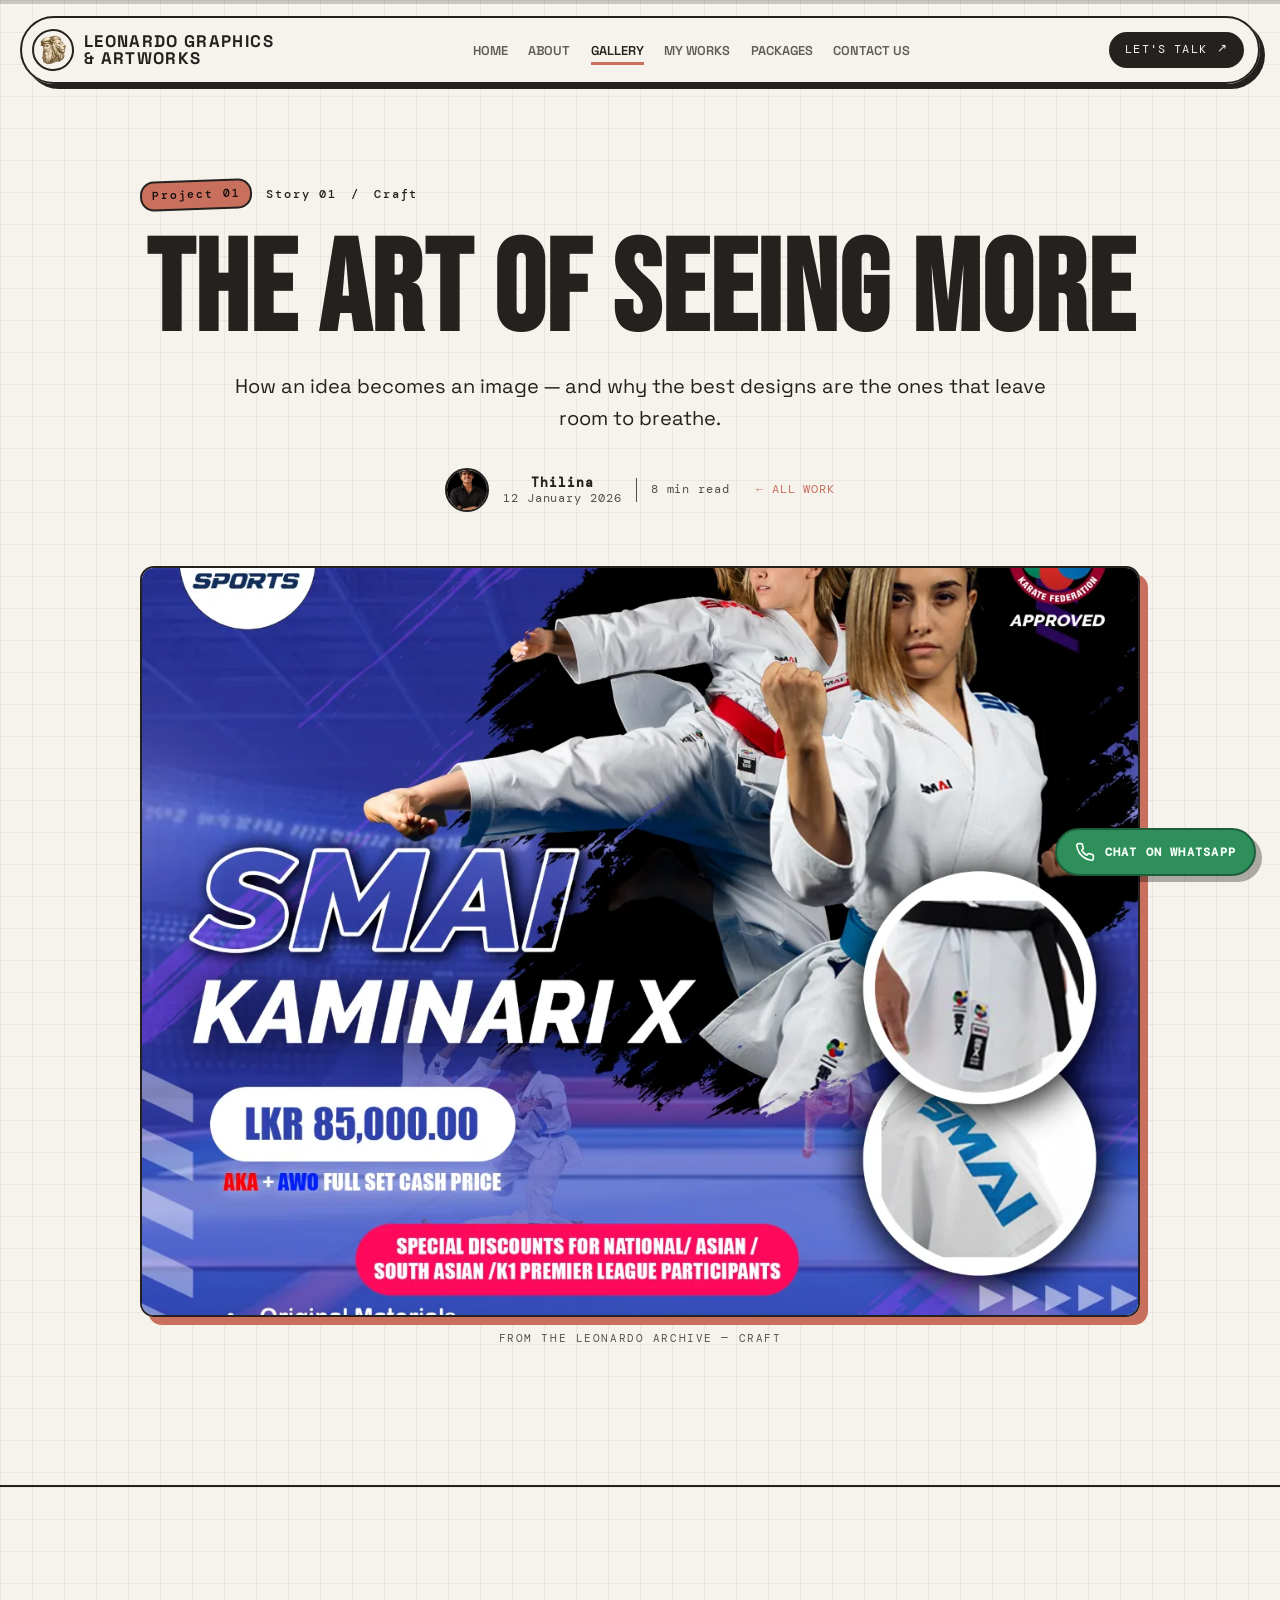
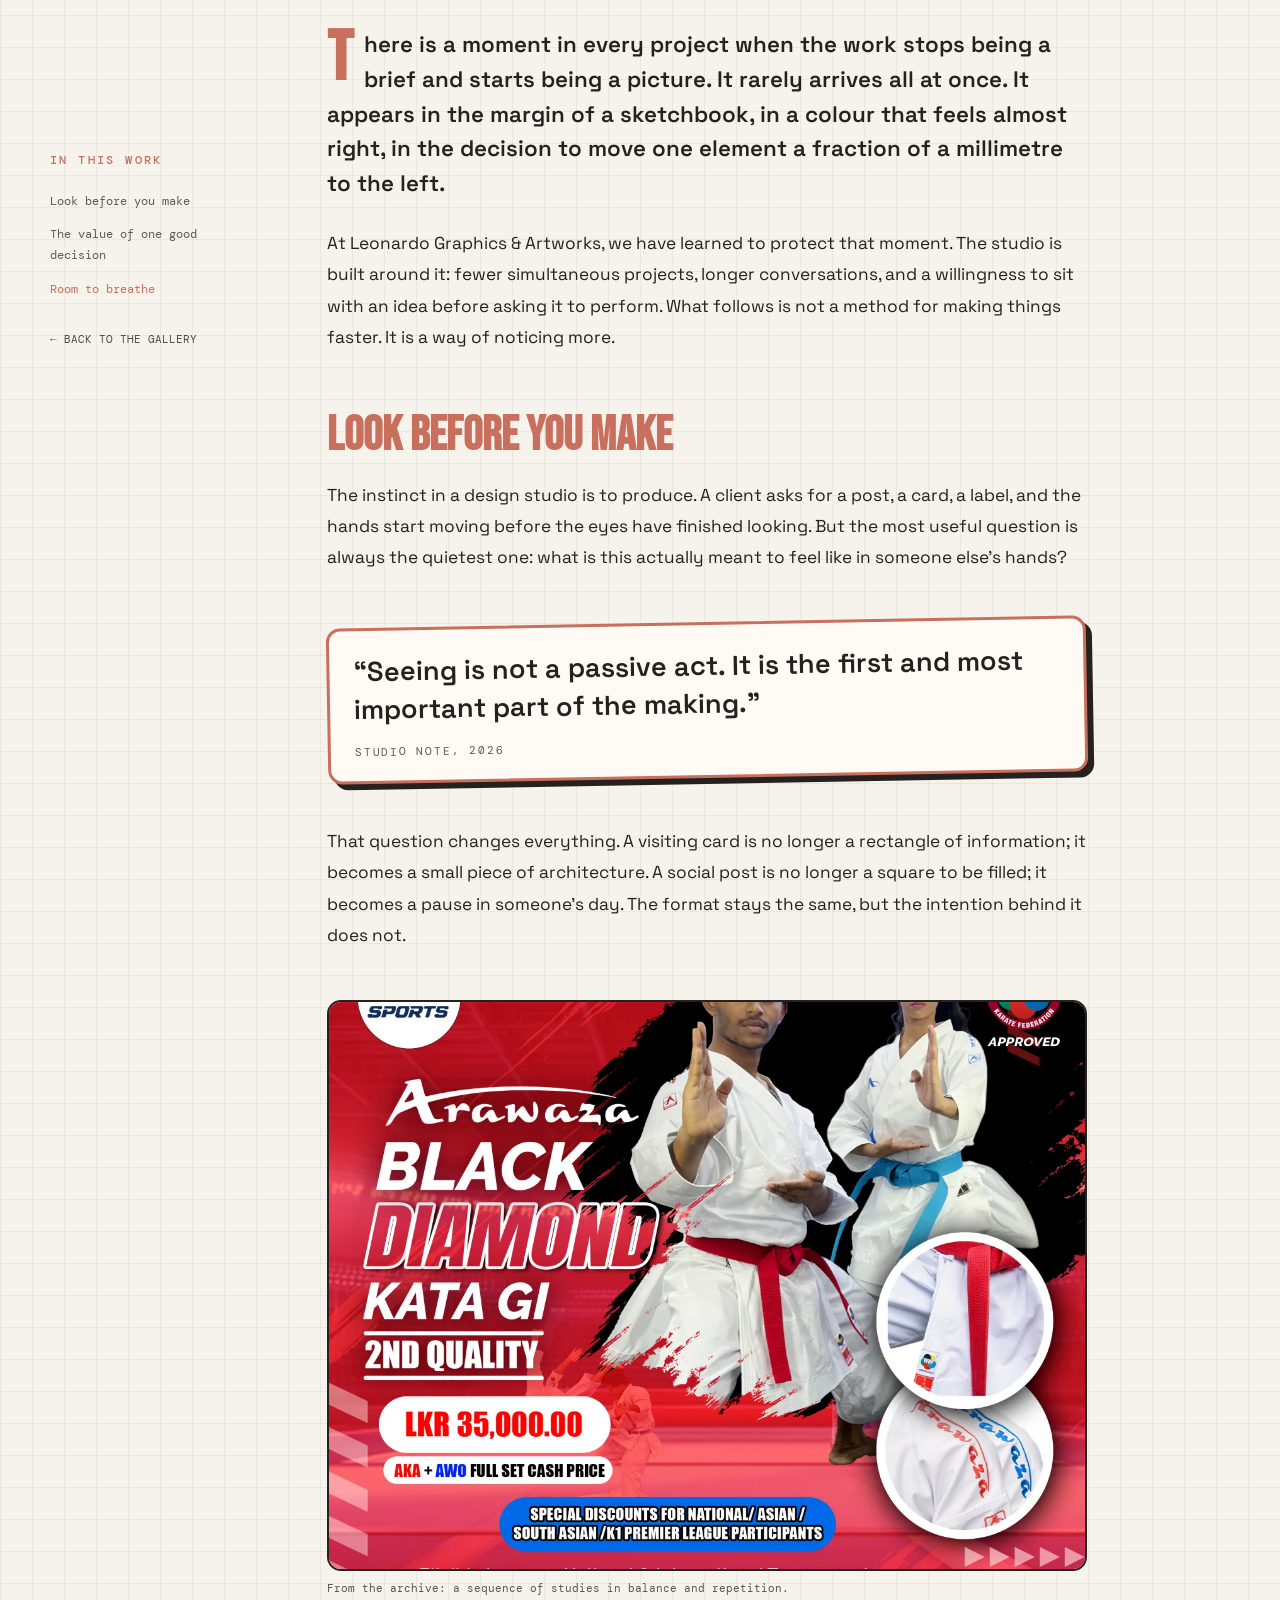
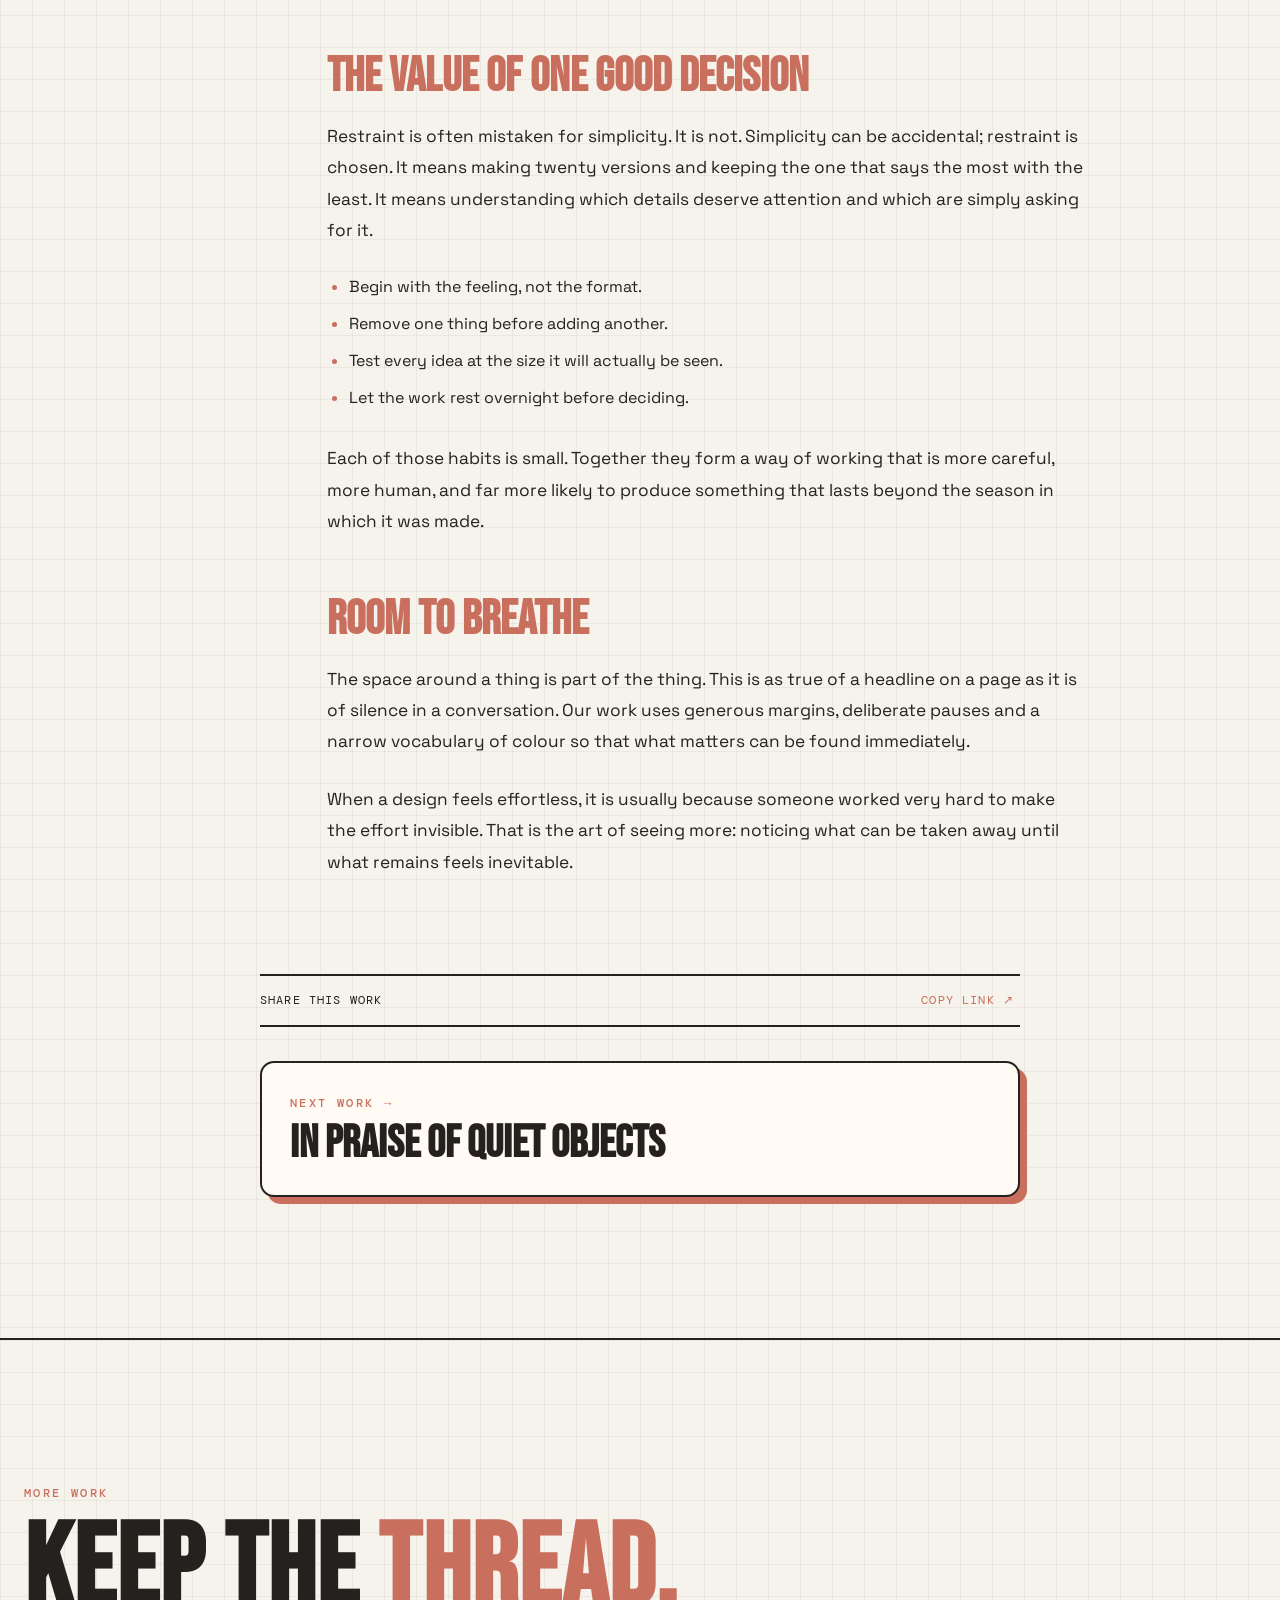
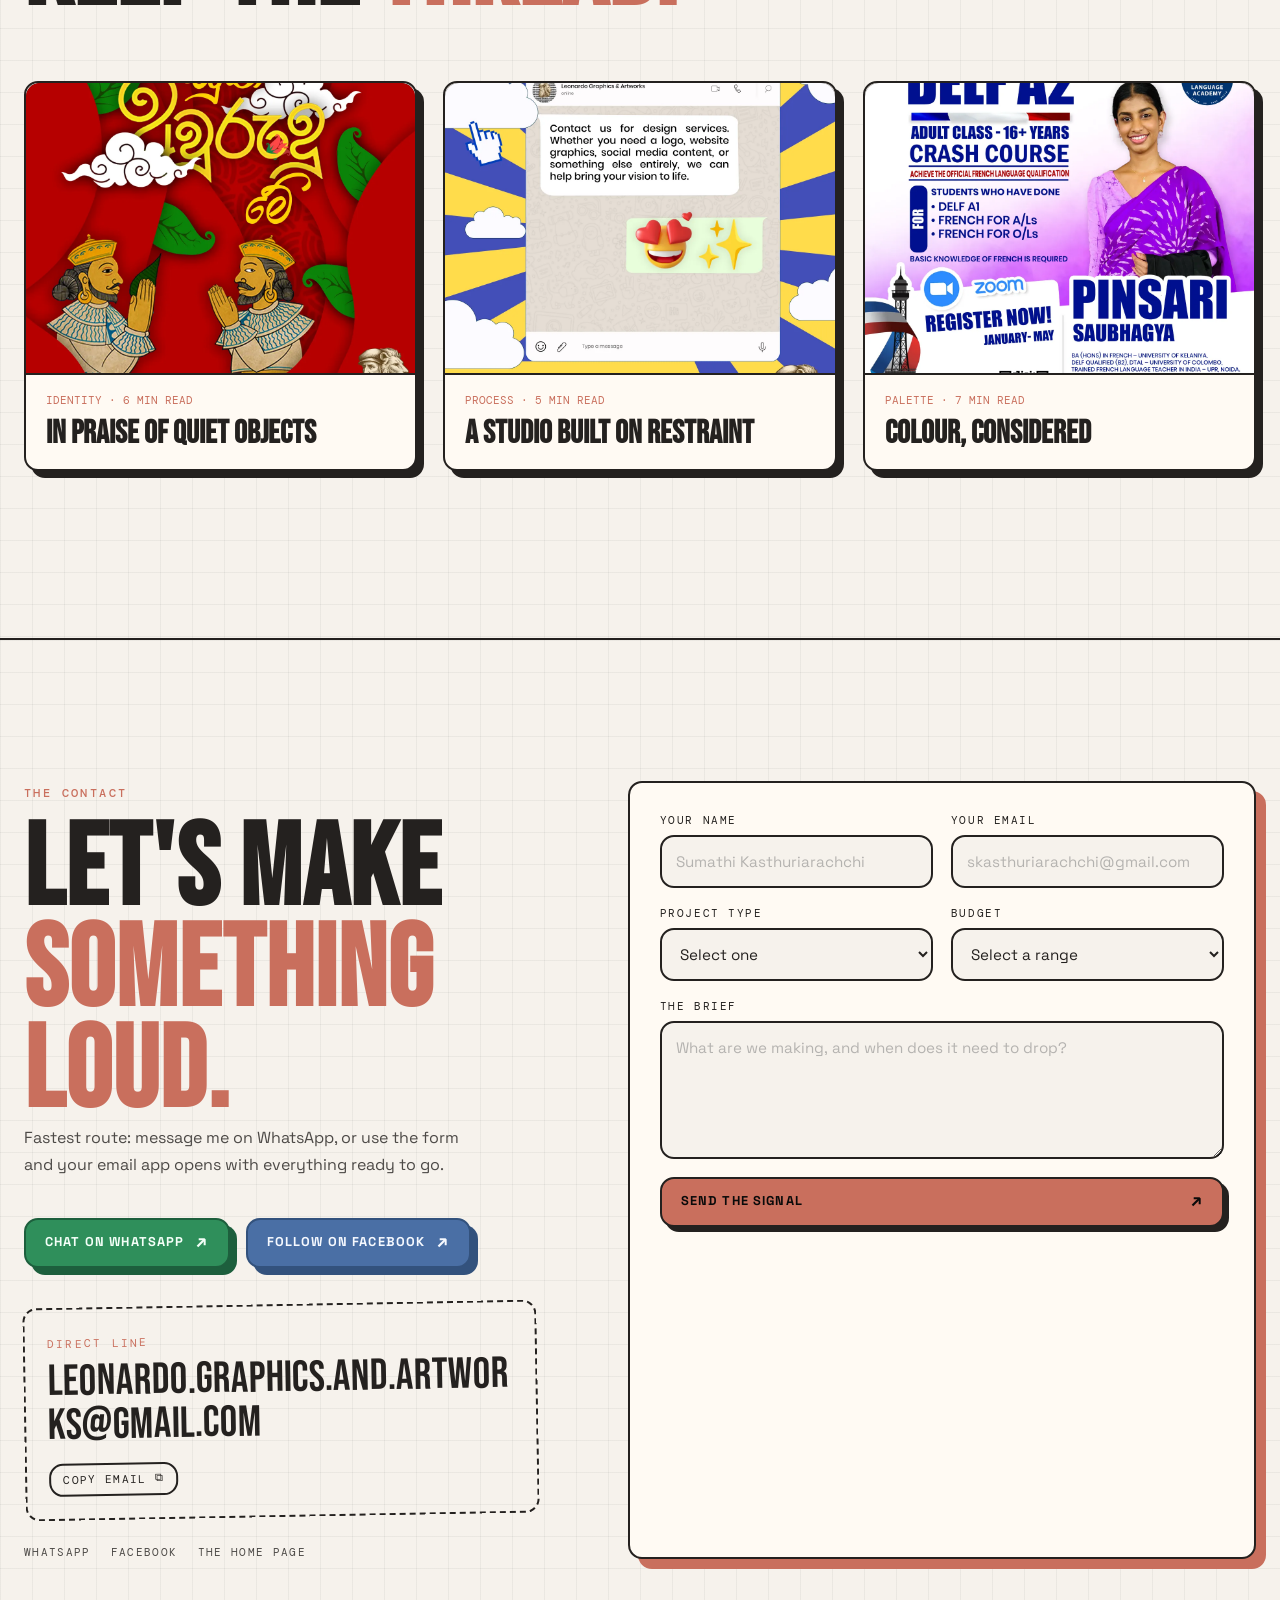
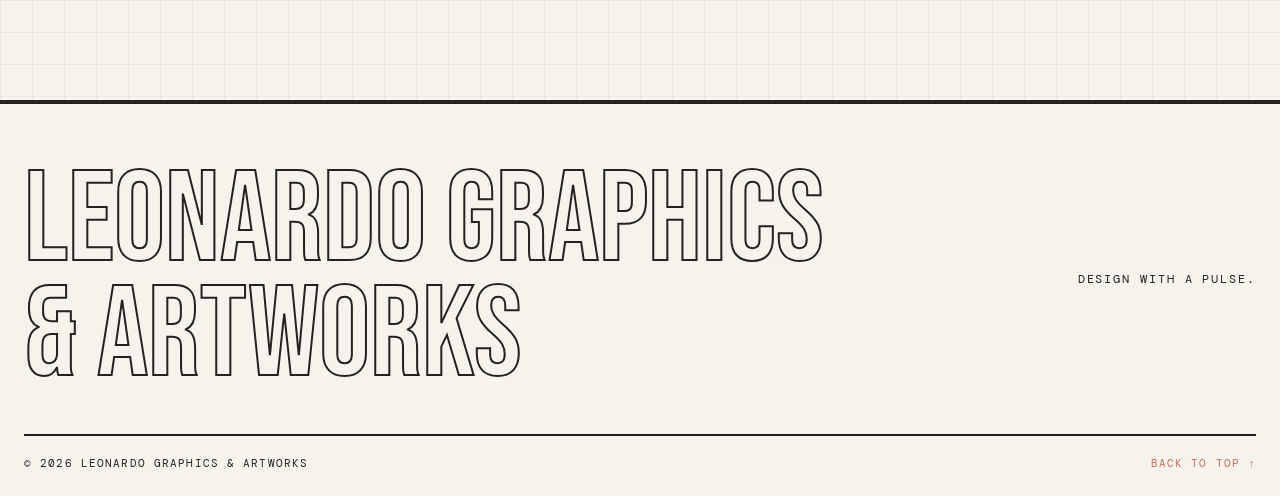
==== commit 10cc06e6: "Update story.html" ====
--- a/story.html
+++ b/story.html
@@ -10,12 +10,13 @@
   <link rel="preconnect" href="https://fonts.googleapis.com">
   <link rel="preconnect" href="https://fonts.gstatic.com" crossorigin>
   <link href="https://fonts.googleapis.com/css2?family=Bebas+Neue&family=DM+Mono:wght@400;500&family=Space+Grotesk:wght@400;500;600;700&display=swap" rel="stylesheet">
-  <link rel="stylesheet" href="css/template.css">
-  <script src="js/main.js" defer></script>
-  <script src="js/stories.js" defer></script>
-  <script src="js/article.js" defer></script>
+  <link rel="stylesheet" href="css/template.css?v=2">
+  <script src="js/main.js?v=2" defer></script>
+  <script src="js/stories.js?v=2" defer></script>
+  <script src="js/article.js?v=2" defer></script>
 </head>
 <body>
+  <a class="skip-link" href="#main">SKIP TO CONTENT</a>
   <div class="page-progress" aria-hidden="true"><span></span></div>
 
   <header class="nav" id="nav">
@@ -35,7 +36,7 @@
     <button class="menu-toggle" id="menu-toggle" type="button" aria-label="Open menu" aria-expanded="false" aria-controls="nav-links"><span></span><span></span></button>
   </header>
 
-  <main>
+  <main id="main">
     <section class="chapter article-chapter" data-theme="red" data-nav="gallery">
       <div class="article-shell">
         <div class="eyebrow reveal">
@@ -47,14 +48,14 @@
         <h1 class="article-title reveal" style="--delay: 80ms" id="article-title">A piece from the portfolio</h1>
         <p class="article-deck reveal" style="--delay: 160ms" id="article-deck"></p>
         <div class="article-meta reveal" style="--delay: 240ms">
-          <img src="assets/images/editor.webp" alt="Thilina" class="byline-avatar">
+          <img src="assets/images/editor.webp" alt="Thilina" class="byline-avatar" width="900" height="1100">
           <div><strong id="article-author">Thilina</strong><span id="article-date"></span></div>
           <span class="meta-divider"></span>
           <span id="article-time"></span>
           <a href="index.html#gallery">← ALL WORK</a>
         </div>
         <figure class="article-hero reveal" style="--delay: 320ms">
-          <img id="article-image" src="assets/images/story-01.webp" alt="">
+          <img id="article-image" src="assets/images/story-01.webp" alt="" width="1200" height="900">
           <figcaption id="article-image-caption">From the Leonardo archive</figcaption>
         </figure>
       </div>
@@ -64,7 +65,7 @@
       <div class="article-layout">
         <aside class="article-aside" aria-label="In this project">
           <span class="chapter-no">IN THIS WORK</span>
-          <nav id="article-toc"></nav>
+          <nav id="article-toc" aria-label="On this page"></nav>
           <a class="aside-back" href="index.html#gallery">← BACK TO THE GALLERY</a>
         </aside>
         <div class="article-body" id="article-body"></div>
@@ -144,7 +145,7 @@
 
   <footer class="footer">
     <div class="footer-top"><span>LEONARDO GRAPHICS<br> & ARTWORKS</span><span>DESIGN WITH A PULSE.</span></div>
-    <div class="footer-bottom"><span>© <span id="year">2026</span> LEONARDO GRAPHICS &amp; ARTWORKS</span><a href="index.html">BACK TO TOP ↑</a></div>
+    <div class="footer-bottom"><span>© <span id="year">2026</span> LEONARDO GRAPHICS &amp; ARTWORKS</span><a href="#main">BACK TO TOP ↑</a></div>
   </footer>
 
   <a class="whatsapp-float" href="https://wa.me/94701117372?text=Hi%20Leonardo%2C%20I%27d%20like%20to%20discuss%20a%20design%20project." target="_blank" rel="noopener" aria-label="Chat on WhatsApp">
--- a/css/template.css
+++ b/css/template.css
@@ -38,11 +38,13 @@
 .btn span, .nav-cta span, .copy-btn span { display: inline-grid; place-items: center; transform: translateY(-1px); }
 .logo { line-height: 1; }
 .logo-text { display: inline-flex; align-items: flex-start; line-height: 1; }
-.logo-text sup { margin-left: 2px; transform: translateY(-2px); }
 .nav-links a { display: inline-flex; align-items: center; }
 .stats strong, .price, .year, .step > span, .footer-top span:first-child, .article-title, .section-head h2, .contact-copy h2 { font-variant-numeric: tabular-nums; }
 
 :focus-visible { outline: 3px solid var(--accent); outline-offset: 3px; }
+
+.skip-link { position: fixed; top: 8px; left: 8px; z-index: 10001; padding: 10px 14px; border: 2px solid var(--ink); background: var(--panel); color: var(--ink); font-family: var(--mono-font); font-size: 0.7rem; letter-spacing: 0.1em; transform: translateY(-160%); }
+.skip-link:focus { transform: translateY(0); }
 
 .page-progress { position: fixed; inset: 0 0 auto; height: 4px; z-index: 10000; background: rgba(0, 0, 0, 0.18); }
 .page-progress span { display: block; width: 0; height: 100%; background: var(--accent); transition: background-color 0.6s ease; }
@@ -196,8 +198,7 @@
 
 .hero-visual { position: relative; justify-self: center; width: min(100%, 430px); padding: 24px; }
 .portrait-card { position: relative; border: 3px solid #0b0b0b; background: #f8f1e5; color: #0b0b0b; box-shadow: 14px 14px 0 var(--accent); transform: rotate(2deg); overflow: hidden; animation: cardFloat 6s ease-in-out infinite; }
-.tape { position: absolute; top: 12px; left: 50%; z-index: 4; width: 130px; height: 28px; background: color-mix(in srgb, var(--accent-2) 80%, white); border: 1px solid #0b0b0b; transform: translateX(-50%) rotate(-6deg); opacity: 0.9; }
-.portrait-img { width: 100%; aspect-ratio: 4 / 5; object-fit: cover; background: #111; border-bottom: 3px solid #0b0b0b; }
+.portrait-img { width: 100%; height: auto; object-fit: contain; background: #111; border-bottom: 3px solid #0b0b0b; }
 .portrait-caption { display: flex; justify-content: space-between; gap: 12px; padding: 12px 14px; border-top: 3px solid #0b0b0b; font-family: var(--mono-font); font-size: 0.68rem; letter-spacing: 0.12em; }
 
 .burst {
@@ -240,6 +241,9 @@
 .lead { margin-top: 0; font-size: clamp(1.35rem, 2.3vw, 2.1rem); font-weight: 600; line-height: 1.25; }
 .story p { max-width: 58ch; line-height: 1.7; opacity: 0.82; }
 .editor-image { width: min(100%, 460px); margin: 34px 0; border: 3px solid var(--line); box-shadow: 8px 8px 0 var(--accent); }
+.editor-caption { display: flex; flex-wrap: wrap; align-items: baseline; justify-content: space-between; gap: 12px; width: min(100%, 460px); margin: -18px 0 34px; padding: 12px 14px; border: 2px solid var(--line); background: var(--panel); box-shadow: 6px 6px 0 var(--accent); }
+.editor-caption strong { font-family: var(--display-font); font-size: 1.8rem; line-height: 1; letter-spacing: 0.04em; }
+.editor-caption span { font-family: var(--mono-font); font-size: 0.68rem; letter-spacing: 0.12em; opacity: 0.8; }
 .skills { display: flex; flex-wrap: wrap; gap: 10px; margin-top: 34px; }
 .skills span { padding: 8px 12px; border: 2px solid var(--line); font-family: var(--mono-font); font-size: 0.68rem; letter-spacing: 0.08em; transition: transform 0.25s ease, background-color 0.25s ease; }
 .skills span:hover { transform: rotate(-2deg) translateY(-3px); background: var(--accent); color: #0b0b0b; border-color: var(--accent); }
@@ -253,37 +257,49 @@
 .timeline p { margin: 0; line-height: 1.6; opacity: 0.75; font-size: 0.94rem; }
 
 .work-grid { position: relative; z-index: 1; width: min(1240px, 100%); margin: auto; display: grid; grid-template-columns: repeat(3, 1fr); gap: 26px; }
-.work-card, .related-card { border: 2px solid var(--ink); background: var(--panel); box-shadow: 7px 7px 0 var(--ink); outline: none; cursor: pointer; transition: transform 0.35s ease, box-shadow 0.35s ease, background-color 0.6s ease, border-color 0.6s ease; }
+.work-card, .related-card { display: block; border: 2px solid var(--ink); background: var(--panel); color: inherit; box-shadow: 7px 7px 0 var(--ink); cursor: pointer; transition: transform 0.35s ease, box-shadow 0.35s ease, background-color 0.6s ease, border-color 0.6s ease; }
 .work-card:hover, .work-card:focus-visible, .related-card:hover { transform: translate(-5px, -7px) rotate(-1deg); box-shadow: 12px 14px 0 var(--accent); }
-.work-art, .related-image { position: relative; height: 260px; display: grid; place-items: center; overflow: hidden; border-bottom: 2px solid var(--ink); background: #111; }
-.work-art img, .related-image img { width: 100%; height: 100%; object-fit: cover; transition: transform 0.6s ease; }
-.work-card:hover .work-art img, .related-card:hover .related-image img { transform: scale(1.06); }
+.work-art, .related-image { position: relative; aspect-ratio: 4 / 3; display: grid; place-items: center; overflow: hidden; border-bottom: 2px solid var(--ink); background: #111; }
+.work-art img, .related-image img { width: 100%; height: 100%; object-fit: contain; }
 .work-art::after { content: ""; position: absolute; inset: 0; background: linear-gradient(180deg, rgba(0,0,0,0.28), rgba(0,0,0,0.12) 50%, rgba(0,0,0,0.55)); pointer-events: none; }
-.work-art span { position: absolute; z-index: 2; left: 18px; bottom: 18px; font-family: var(--display-font); font-size: clamp(2.4rem, 4vw, 3.6rem); line-height: 0.86; color: #fff; text-shadow: 4px 4px 0 #000; transform: rotate(-4deg); text-align: left; }
 .work-art i { position: absolute; top: 12px; right: 14px; z-index: 2; font-family: var(--mono-font); font-style: normal; color: #fff; }
+/* Gallery grid: square 1:1 cards, full artwork visible, no crop or hover zoom */
+.journal-grid .work-art { width: 100%; height: auto; aspect-ratio: 1 / 1; }
+.journal-grid .work-art img { width: 100%; height: 100%; max-width: 100%; max-height: 100%; object-fit: contain; object-position: center; transform: none !important; }
+.journal-grid .work-art::after { display: none; }
+.journal-grid .work-card:hover .work-art img,
+.journal-grid .work-card:focus-visible .work-art img { transform: none !important; }
+.journal-grid .work-art i { padding: 3px 7px; border: 1px solid var(--ink); background: var(--panel); color: var(--ink); text-shadow: none; }
 .work-info { display: grid; grid-template-columns: minmax(0, 1fr) auto; grid-template-areas: "title arrow" "meta arrow"; align-items: center; column-gap: 12px; padding: 18px 20px 20px; }
 .work-info h3 { grid-area: title; margin: 0 0 5px; font-family: var(--display-font); font-size: 2rem; letter-spacing: 0.03em; line-height: 1.05; }
 .work-info p { grid-area: meta; margin: 0; font-family: var(--mono-font); font-size: 0.7rem; letter-spacing: 0.06em; line-height: 1.4; opacity: 0.75; }
 .arrow { grid-area: arrow; font-size: 1.5rem; line-height: 1; color: var(--accent); }
 
-.packages-grid { position: relative; z-index: 1; width: min(1240px, 100%); margin: auto; display: grid; grid-template-columns: repeat(2, minmax(0, 1fr)); gap: 24px; align-items: stretch; }
-.package { position: relative; display: flex; flex-direction: column; padding: 32px 26px; border: 2px solid var(--ink); background: var(--panel); color: var(--ink); box-shadow: 8px 8px 0 var(--ink); transition: transform 0.35s ease, box-shadow 0.35s ease, background-color 0.6s ease; }
-.package:nth-child(1) { transform: rotate(-1deg); }
-.package:nth-child(3) { transform: rotate(1deg); }
-.package:nth-child(4) { transform: rotate(-1deg); }
-.package:hover { transform: translateY(-8px) rotate(0deg); box-shadow: 12px 14px 0 var(--accent); }
-.package.featured { background: var(--accent); color: #0b0b0b; transform: translateY(-16px) scale(1.02); box-shadow: 12px 12px 0 #0b0b0b; }
-.package.featured:hover { transform: translateY(-22px) scale(1.02); }
+.packages-grid { position: relative; z-index: 1; width: min(1240px, 100%); margin: auto; display: grid; grid-template-columns: minmax(0, 1fr); justify-items: center; align-items: stretch; --fan-step: clamp(120px, 14vw, 210px); padding: 34px 0 56px; }
+.package { --fan-x: 0px; --fan-y: 0px; --fan-rotate: 0deg; --lift: 0px; grid-area: 1 / 1; z-index: var(--fan-z, 1); position: relative; width: min(360px, 78vw); aspect-ratio: 5 / 7; display: flex; flex-direction: column; padding: 24px 22px; border: 2px solid var(--ink); background: var(--panel); color: var(--ink); box-shadow: 8px 8px 0 var(--ink); transform: translate(var(--fan-x), calc(var(--fan-y) - var(--lift))) rotate(var(--fan-rotate)); transform-origin: 50% 50%; will-change: transform; transition: transform 0.85s cubic-bezier(0.2, 0.8, 0.2, 1) var(--delay, 0ms), box-shadow 0.35s ease, background-color 0.6s ease; }
+.package:nth-child(1) { --stack-x: 0px; --stack-y: 0px; --stack-rotate: 0deg; --fan-x: 0px; --fan-y: 0px; --fan-rotate: 0deg; --fan-z: 5; }
+.package:nth-child(2) { --stack-x: 0px; --stack-y: 0px; --stack-rotate: 0deg; --fan-x: calc(var(--fan-step) * -2); --fan-y: 16px; --fan-rotate: -10deg; --fan-z: 1; }
+.package:nth-child(3) { --stack-x: 0px; --stack-y: 0px; --stack-rotate: 0deg; --fan-x: calc(var(--fan-step) * -1); --fan-y: 6px; --fan-rotate: -5deg; --fan-z: 3; }
+.package:nth-child(4) { --stack-x: 0px; --stack-y: 0px; --stack-rotate: 0deg; --fan-x: calc(var(--fan-step) * 1); --fan-y: 6px; --fan-rotate: 5deg; --fan-z: 3; }
+.package:nth-child(5) { --stack-x: 0px; --stack-y: 0px; --stack-rotate: 0deg; --fan-x: calc(var(--fan-step) * 2); --fan-y: 16px; --fan-rotate: 10deg; --fan-z: 1; }
+.js .packages-grid:not(.is-dealt) .package { --fan-x: var(--stack-x); --fan-y: var(--stack-y); --fan-rotate: var(--stack-rotate); }
+.packages-grid.is-dealt .package:hover, .packages-grid.is-dealt .package:focus-visible { --lift: 30px; --fan-rotate: 0deg; z-index: 20; box-shadow: 14px 18px 0 var(--accent); }
+.package.featured { background: var(--accent); color: #0b0b0b; box-shadow: 12px 12px 0 #0b0b0b; }
 .package-no { font-family: var(--mono-font); font-size: 0.7rem; letter-spacing: 0.16em; }
-.package h3 { margin: 18px 0 12px; font-family: var(--display-font); font-size: clamp(3rem, 4.5vw, 4.5rem); line-height: 0.88; letter-spacing: 0.02em; }
-.price { margin: 0; font-family: var(--display-font); font-size: 3rem; line-height: 1; }
+.package-icon { position: absolute; top: 16px; right: 18px; z-index: 3; width: 30px; height: 30px; display: grid; place-items: center; border: 2px solid var(--ink); border-radius: 50%; background: var(--bg); color: var(--accent); transform: rotate(9deg); transition: transform 0.6s cubic-bezier(0.22, 1, 0.36, 1), background-color 0.6s ease, color 0.6s ease; }
+.package-icon svg { width: 16px; height: 16px; fill: none; stroke: currentColor; stroke-width: 1.8; stroke-linecap: round; stroke-linejoin: round; }
+.package:hover .package-icon, .package:focus-visible .package-icon { transform: rotate(0deg) scale(1.08); }
+.package.featured .package-icon { background: var(--accent-2); color: #0b0b0b; }
+.package h3 { margin: 12px 0 8px; font-family: var(--display-font); font-size: clamp(2.4rem, 3.4vw, 3.4rem); line-height: 0.88; letter-spacing: 0.02em; }
+.price { margin: 0; font-family: var(--display-font); font-size: 2.4rem; line-height: 1; }
 .price span { margin-left: 8px; font-family: var(--mono-font); font-size: 0.72rem; letter-spacing: 0.06em; }
-.package-line { height: 2px; margin: 20px 0; background: currentColor; opacity: 0.35; }
-.package ul { flex: 1; list-style: none; margin: 0 0 28px; padding: 0; }
-.package li { position: relative; padding: 8px 0 8px 24px; font-size: 0.94rem; line-height: 1.45; }
+.package-line { height: 2px; margin: 14px 0; background: currentColor; opacity: 0.35; }
+.package ul { flex: 1; list-style: none; margin: 0 0 18px; padding: 0; }
+.package li { position: relative; padding: 6px 0 6px 24px; font-size: 0.86rem; line-height: 1.35; }
 .package li::before { content: "✦"; position: absolute; left: 0; color: var(--accent); }
 .package.featured li::before { color: #0b0b0b; }
 .btn-full { width: 100%; justify-content: space-between; }
+.package .btn { padding: 11px 14px; font-size: 0.72rem; }
 .ribbon { position: absolute; top: -18px; right: 16px; padding: 7px 12px; background: #0b0b0b; color: #fff; font-family: var(--mono-font); font-size: 0.68rem; letter-spacing: 0.12em; transform: rotate(3deg); }
 .packages-note { position: relative; z-index: 1; margin: 48px auto 0; text-align: center; font-family: var(--mono-font); font-size: 0.78rem; letter-spacing: 0.08em; opacity: 0.8; }
 
@@ -328,13 +344,14 @@
 .meta-divider { width: 1px; height: 24px; background: var(--line); }
 .article-meta a { margin-left: 12px; color: var(--accent); }
 .article-hero { margin: 54px auto 0; width: min(1000px, 100%); }
-.article-hero img { width: 100%; aspect-ratio: 16 / 9; object-fit: cover; border: 2px solid var(--ink); box-shadow: 8px 8px 0 var(--accent); }
+.article-hero img { width: 100%; height: auto; object-fit: contain; border: 2px solid var(--ink); box-shadow: 8px 8px 0 var(--accent); }
 .article-hero figcaption { margin-top: 14px; font-family: var(--mono-font); font-size: 0.7rem; letter-spacing: 0.14em; opacity: 0.75; text-transform: uppercase; }
 
 .article-body-chapter { min-height: auto; }
 .article-layout { position: relative; z-index: 1; width: min(1180px, 100%); margin: auto; display: grid; grid-template-columns: 200px minmax(0, 760px); gap: clamp(36px, 6vw, 80px); align-items: start; }
 .article-aside { position: sticky; top: 120px; }
-.article-aside nav { display: flex; flex-direction: column; gap: 12px; margin-top: 20px; }
+.article-aside nav { margin-top: 20px; }
+.article-toc-list { display: flex; flex-direction: column; gap: 12px; margin: 0; padding: 0; list-style: none; }
 .article-aside nav a { font-family: var(--mono-font); font-size: 0.72rem; line-height: 1.4; opacity: 0.72; transition: opacity 0.25s ease, transform 0.25s ease; }
 .article-aside nav a:hover, .article-aside nav a.active { opacity: 1; color: var(--accent); transform: translateX(4px); }
 .aside-back { display: inline-block; margin-top: 34px; font-family: var(--mono-font); font-size: 0.7rem; opacity: 0.8; }
@@ -348,7 +365,7 @@
 .article-quote p { margin: 0; font-size: clamp(1.3rem, 2.4vw, 1.7rem); line-height: 1.4; font-weight: 600; }
 .article-quote cite { display: block; margin-top: 16px; font-family: var(--mono-font); font-size: 0.7rem; font-style: normal; letter-spacing: 0.16em; opacity: 0.75; text-transform: uppercase; }
 .article-figure { margin: 48px 0; }
-.article-figure img { width: 100%; aspect-ratio: 16 / 10; object-fit: cover; border: 2px solid var(--ink); }
+.article-figure img { width: 100%; height: auto; object-fit: contain; border: 2px solid var(--ink); }
 .article-figure figcaption { margin-top: 10px; font-family: var(--mono-font); font-size: 0.7rem; opacity: 0.75; }
 .article-list { margin: 0 0 32px; padding-left: 22px; }
 .article-list li { margin-bottom: 10px; line-height: 1.7; }
@@ -372,16 +389,8 @@
 .js .reveal { opacity: 0; transform: translateY(38px); transition: opacity 0.75s cubic-bezier(0.2, 0.8, 0.2, 1), transform 0.75s cubic-bezier(0.2, 0.8, 0.2, 1); transition-delay: var(--delay, 0ms); }
 .js .reveal.is-visible { opacity: 1; transform: none; }
 .js .work-card.reveal.is-visible:hover, .js .work-card.reveal.is-visible:focus-visible { transform: translate(-5px, -7px) rotate(-1deg); }
-.js .package.reveal:nth-child(1) { transform: translateY(38px) rotate(-1deg); }
-.js .package.reveal:nth-child(1).is-visible { transform: rotate(-1deg); }
-.js .package.reveal:nth-child(3) { transform: translateY(38px) rotate(1deg); }
-.js .package.reveal:nth-child(3).is-visible { transform: rotate(1deg); }
-.js .package.reveal:nth-child(4) { transform: translateY(38px) rotate(-1deg); }
-.js .package.reveal:nth-child(4).is-visible { transform: rotate(-1deg); }
-.js .package.reveal:nth-child(1).is-visible:hover, .js .package.reveal:nth-child(3).is-visible:hover, .js .package.reveal:nth-child(4).is-visible:hover { transform: translateY(-8px) rotate(0deg); }
-.js .package.featured.reveal { transform: translateY(28px) scale(1.02); }
-.js .package.featured.reveal.is-visible { transform: translateY(-16px) scale(1.02); }
-.js .package.featured.reveal.is-visible:hover { transform: translateY(-22px) scale(1.02); }
+.js .packages-grid .package.reveal { transform: translate(var(--fan-x), calc(var(--fan-y) - var(--lift))) rotate(var(--fan-rotate)); transition: opacity 0.6s ease, transform 0.6s cubic-bezier(0.22, 1, 0.36, 1), box-shadow 0.4s ease, background-color 0.6s ease; }
+.js .packages-grid.is-dealt .package.reveal { animation: cardPop 1.15s cubic-bezier(0.22, 1, 0.36, 1) var(--delay, 0ms) backwards; }
 
 @keyframes marquee { to { transform: translateX(-50%); } }
 @keyframes heroIn { from { opacity: 0; transform: translateY(55px) rotate(-4deg); } to { opacity: 1; transform: none; } }
@@ -390,6 +399,15 @@
 @keyframes stickerFloat { 0%, 100% { transform: rotate(8deg) translateY(0); } 50% { transform: rotate(5deg) translateY(-9px); } }
 @keyframes stickerFloatTwo { 0%, 100% { transform: rotate(-9deg) translateY(0); } 50% { transform: rotate(-5deg) translateY(8px); } }
 @keyframes scrollLine { 0%, 100% { transform: scaleY(0.4); transform-origin: top; } 50% { transform: scaleY(1); transform-origin: top; } }
+@keyframes cardPop {
+  0% { transform: translate(0px, 0px) rotate(0deg); opacity: 0; }
+  70% { transform: translate(calc(var(--fan-x) * 1.08), var(--fan-y)) rotate(var(--fan-rotate)); opacity: 1; }
+  100% { transform: translate(var(--fan-x), var(--fan-y)) rotate(var(--fan-rotate)); opacity: 1; }
+}
+@keyframes cardStackIn {
+  0% { transform: translateY(44px) scale(0.96); opacity: 0; }
+  100% { transform: none; opacity: 1; }
+}
 
 @media (max-width: 1100px) {
   .side-rail { display: none; }
@@ -401,10 +419,10 @@
   .hero-visual { order: -1; width: min(100%, 380px); }
   .hero-title { font-size: clamp(4.5rem, 13vw, 8rem); }
   .work-grid { grid-template-columns: repeat(2, 1fr); }
-  .packages-grid { grid-template-columns: 1fr; gap: 34px; }
-  .package.featured { transform: none; order: -1; }
-  .package:nth-child(1), .package:nth-child(3), .package:nth-child(4) { transform: none; }
-  .js .package.featured.reveal, .js .package.featured.reveal.is-visible, .js .package.featured.reveal.is-visible:hover, .js .package.reveal:nth-child(1), .js .package.reveal:nth-child(3), .js .package.reveal:nth-child(4), .js .package.reveal:nth-child(1).is-visible, .js .package.reveal:nth-child(3).is-visible, .js .package.reveal:nth-child(4).is-visible, .js .package.reveal:nth-child(1).is-visible:hover, .js .package.reveal:nth-child(3).is-visible:hover, .js .package.reveal:nth-child(4).is-visible:hover { transform: none; }
+  .packages-grid { grid-template-columns: 1fr; gap: 34px; padding: 0; }
+  .package { grid-area: auto; width: 100%; aspect-ratio: auto; transform: none; }
+  .js .packages-grid .package.reveal, .js .packages-grid:not(.is-dealt) .package, .packages-grid.is-dealt .package:hover, .packages-grid.is-dealt .package:focus-visible { transform: none; --lift: 0px; --fan-rotate: 0deg; }
+  .js .packages-grid.is-dealt .package.reveal { animation: cardStackIn 0.9s cubic-bezier(0.22, 1, 0.36, 1) var(--delay, 0ms) backwards; }
   .process-steps { grid-template-columns: repeat(2, 1fr); gap: 34px 20px; }
   .step:nth-child(2)::before { display: none; }
   .article-layout { grid-template-columns: minmax(0, 760px); }
@@ -432,7 +450,6 @@
   .sticker { font-size: 1rem; padding: 8px 10px; }
   .section-head h2, .contact-copy h2 { font-size: clamp(3rem, 14vw, 5.5rem); }
   .work-grid { grid-template-columns: 1fr; }
-  .art { height: 240px; }
   .form-row { grid-template-columns: 1fr; gap: 0; }
   .contact-form { padding: 22px; }
   .process-steps { grid-template-columns: 1fr; }
@@ -446,7 +463,8 @@
 @media (prefers-reduced-motion: reduce) {
   html { scroll-behavior: auto; }
   *, *::before, *::after { animation-duration: 0.001ms !important; animation-iteration-count: 1 !important; transition-duration: 0.001ms !important; }
-  .js .reveal, .js .package.reveal:nth-child(1), .js .package.reveal:nth-child(3), .js .package.reveal:nth-child(4), .js .package.featured.reveal, .js .package.featured.reveal.is-visible { opacity: 1; transform: none; }
+  .js .reveal { opacity: 1; transform: none; }
+  .js .packages-grid.is-dealt .package.reveal { animation: none; }
 }
 
 .nav,
@@ -461,7 +479,6 @@
 .copy-btn,
 .direct-card,
 .portrait-card,
-.tape,
 .editor-image,
 .work-card,
 .related-card,
@@ -523,3 +540,63 @@
 .contact-buttons { display: flex; flex-wrap: wrap; gap: 16px; }
 .facebook-cta { background: #4a6fa5; color: #f6f9ff; border-color: #33527d; box-shadow: 7px 7px 0 #33527d; }
 .facebook-cta:hover { border-color: #33527d; box-shadow: 10px 10px 0 #33527d; }
+
+.context-tape {
+  position: fixed;
+  top: 0;
+  left: -5%;
+  z-index: 10002;
+  width: 110%;
+  padding: 13px 0;
+  text-align: center;
+  font-family: var(--mono-font);
+  font-size: 0.78rem;
+  font-weight: 700;
+  letter-spacing: 0.2em;
+  text-transform: uppercase;
+  background: repeating-linear-gradient(135deg, #f4d000 0 16px, #0b0b0b 16px 32px);
+  border-block: 3px solid #0b0b0b;
+  box-shadow: 0 8px 0 rgba(0, 0, 0, 0.25);
+  opacity: 0;
+  transform: translateY(-120%) rotate(-1.2deg);
+  pointer-events: none;
+  transition: opacity 0.25s ease, transform 0.5s cubic-bezier(0.2, 0.8, 0.2, 1);
+}
+.context-tape.is-visible { opacity: 1; transform: translateY(0) rotate(-1.2deg); }
+.context-tape span { display: inline-block; padding: 7px 14px; border: 2px solid #f4d000; background: #0b0b0b; color: #f4d000; }
+
+@media (max-width: 680px) {
+  .context-tape { font-size: 0.62rem; letter-spacing: 0.12em; padding: 10px 0; }
+}
+
+.back-to-top {
+  position: fixed;
+  right: 24px;
+  bottom: 88px;
+  z-index: 10001;
+  width: 52px;
+  height: 52px;
+  display: grid;
+  place-items: center;
+  padding: 0;
+  border: 0;
+  border-radius: 50%;
+  background: var(--ink);
+  color: var(--bg);
+  cursor: pointer;
+  opacity: 0;
+  transform: translateY(18px) scale(0.9);
+  pointer-events: none;
+  transition: opacity 0.35s ease, transform 0.35s ease, background-color 0.6s ease, color 0.6s ease;
+}
+.back-to-top.is-visible { opacity: 1; transform: none; pointer-events: auto; }
+.back-top-ring { position: absolute; inset: -4px; width: calc(100% + 8px); height: calc(100% + 8px); transform: rotate(-90deg); overflow: visible; }
+.back-top-ring circle { fill: none; stroke-width: 3; }
+.back-top-track { stroke: color-mix(in srgb, var(--ink) 22%, transparent); }
+.back-top-progress { stroke: var(--accent); stroke-linecap: round; transition: stroke-dashoffset 0.15s linear, stroke 0.6s ease; }
+.back-top-arrow { font-family: var(--display-font); font-size: 1.5rem; line-height: 1; }
+.back-to-top:hover, .back-to-top:focus-visible { background: var(--accent); color: #0b0b0b; transform: translateY(-4px); }
+
+@media (max-width: 600px) {
+  .back-to-top { right: 14px; bottom: 76px; width: 46px; height: 46px; }
+}
